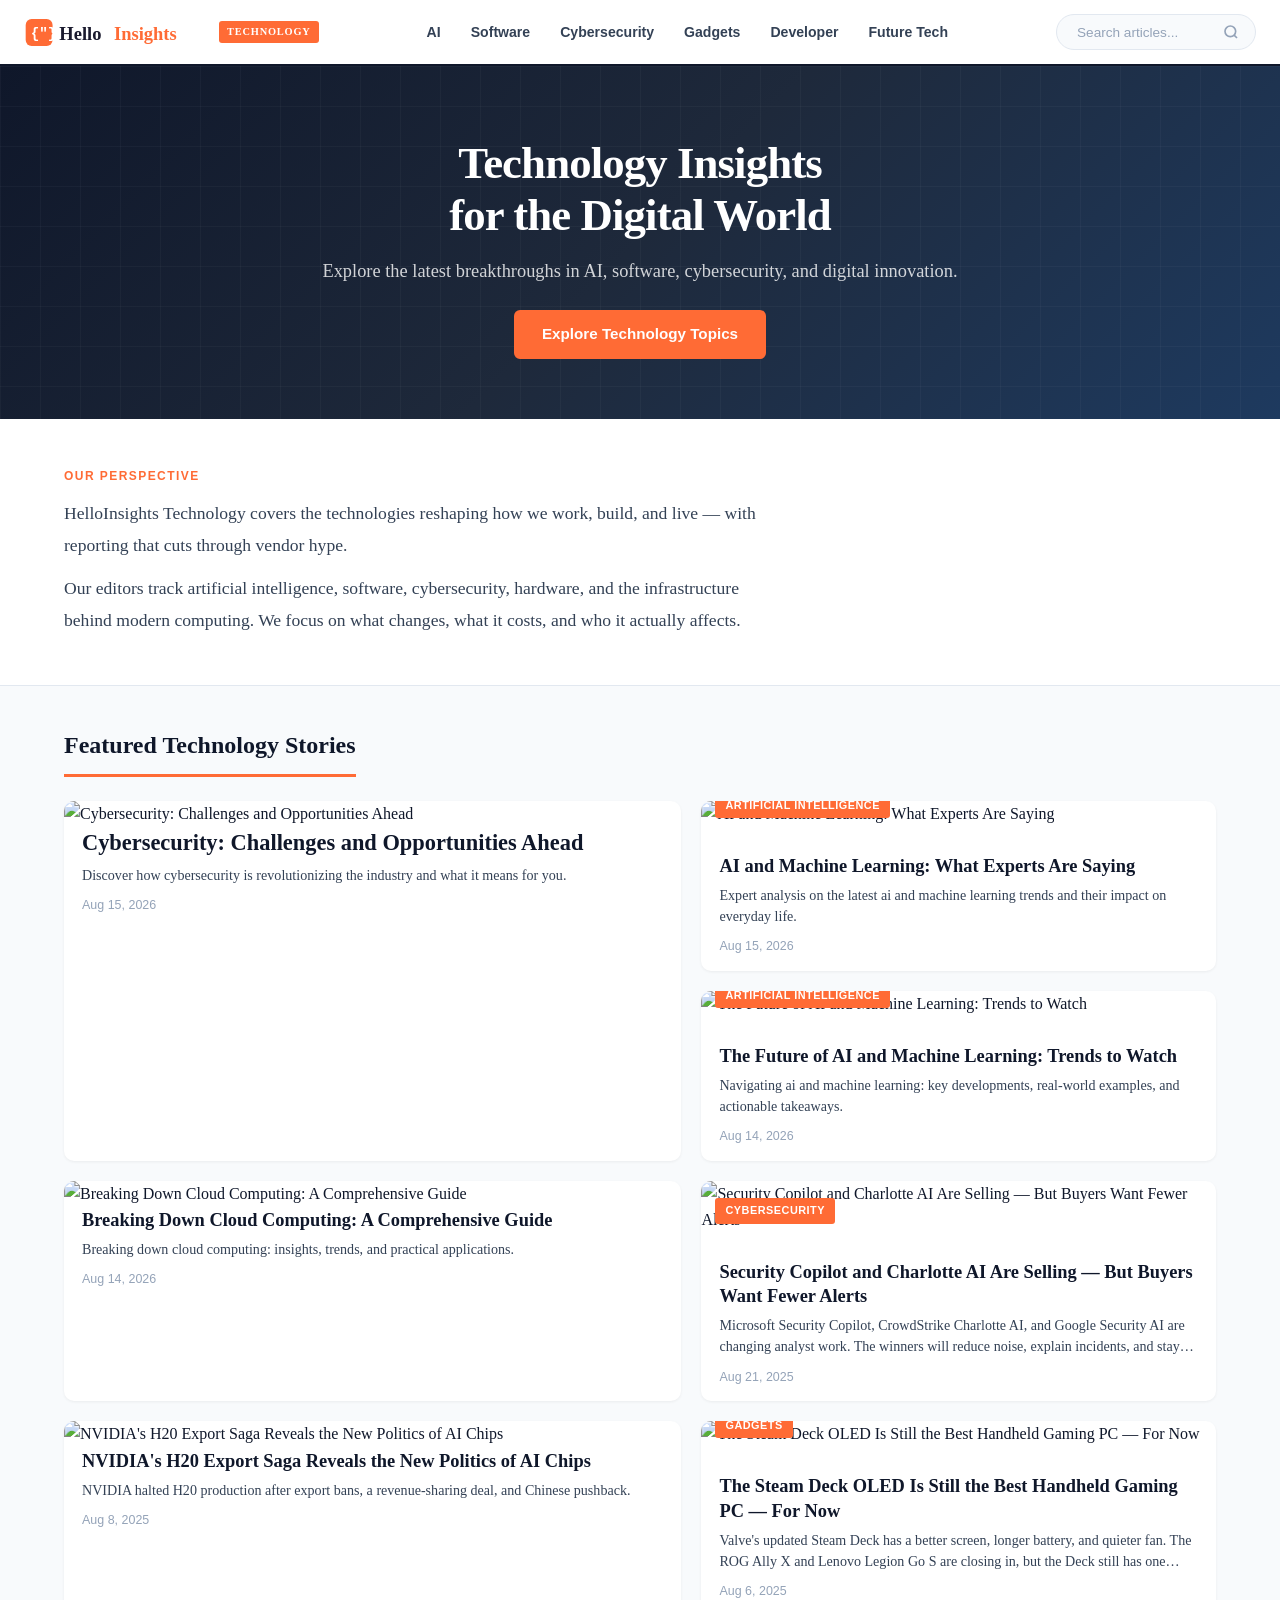
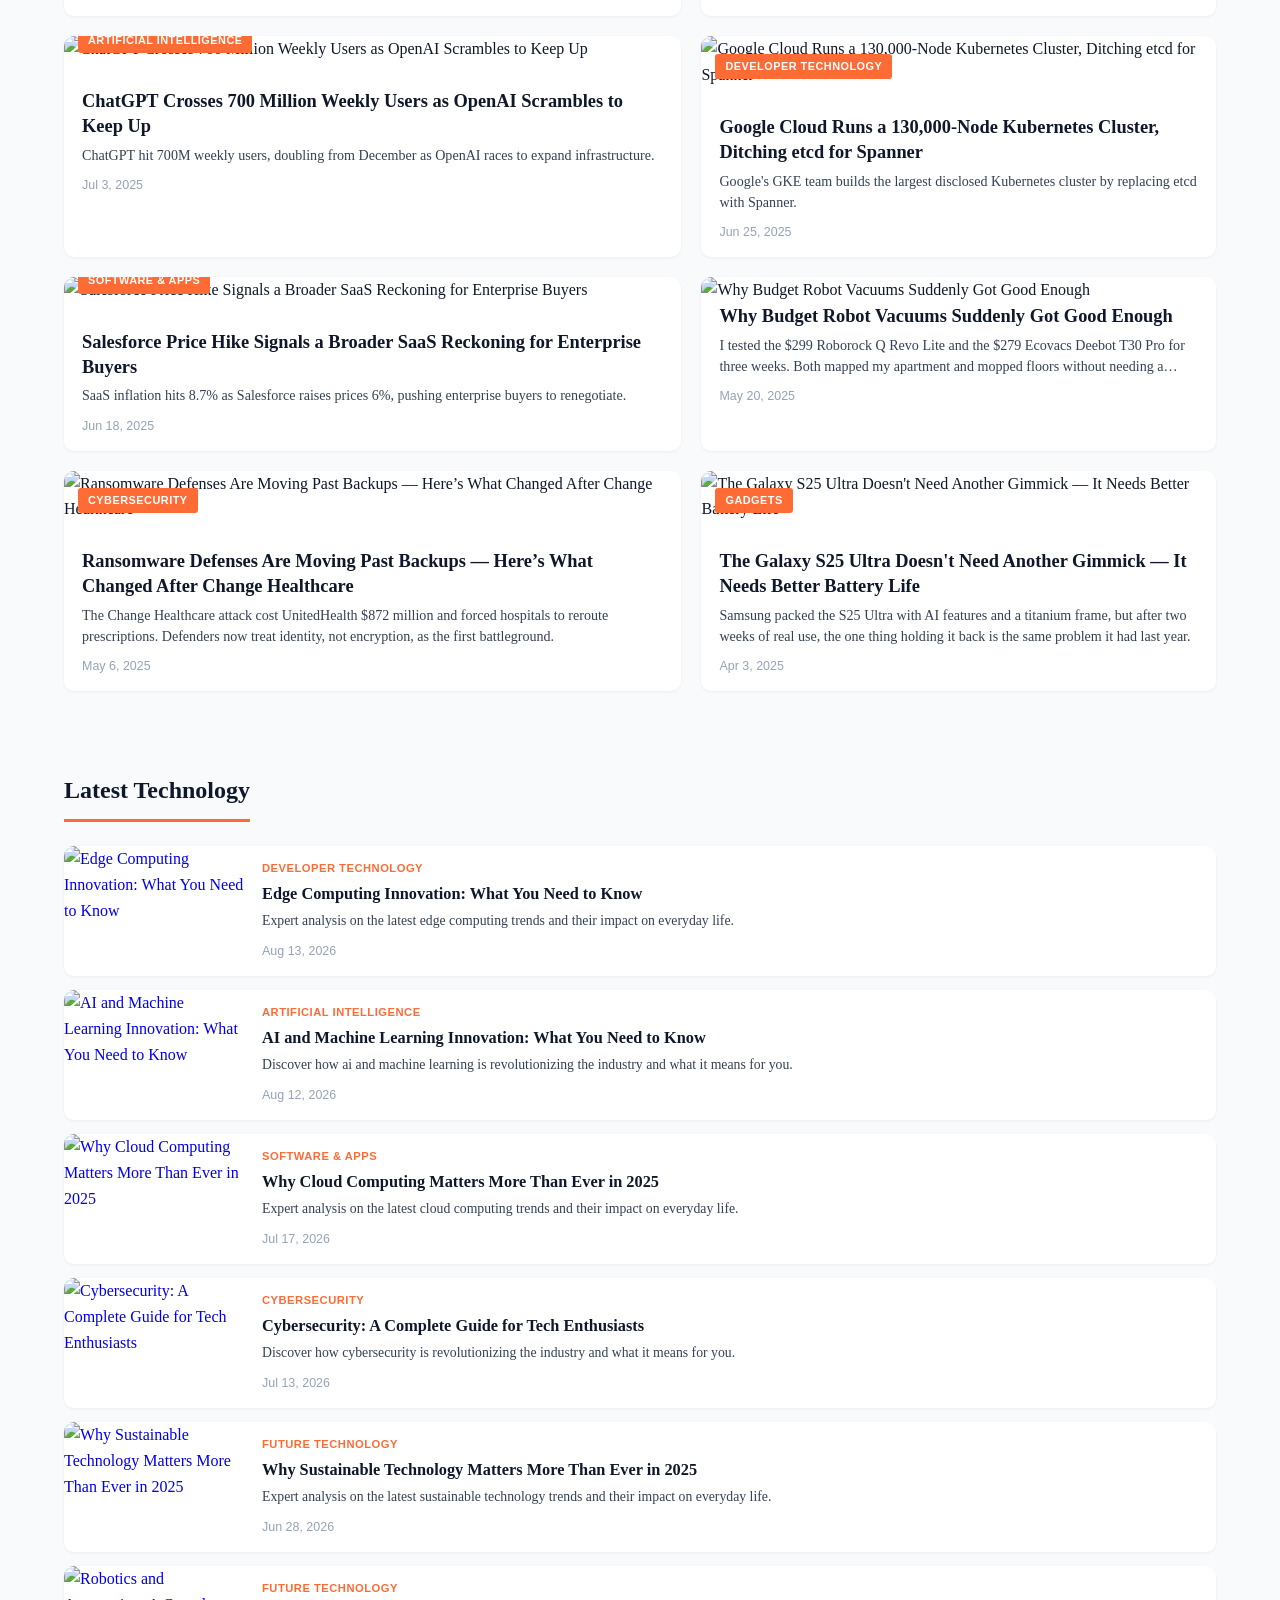
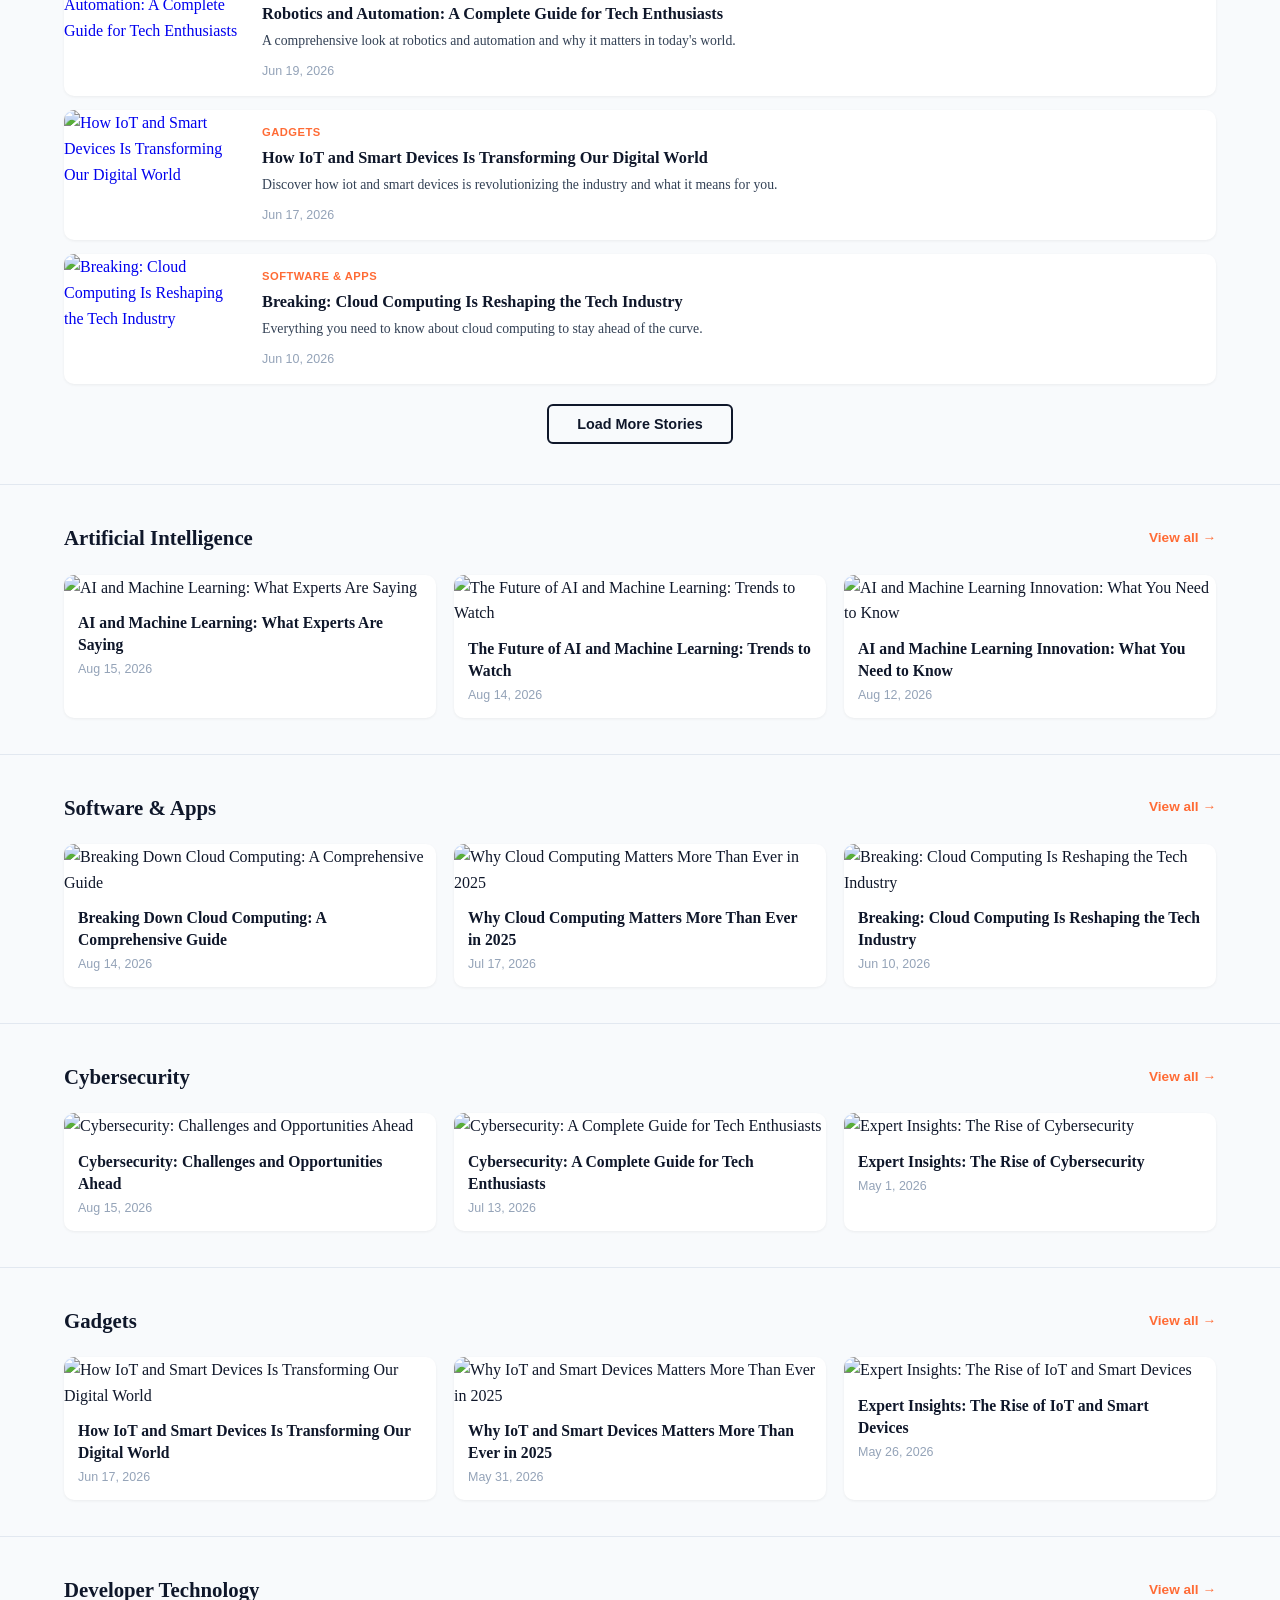
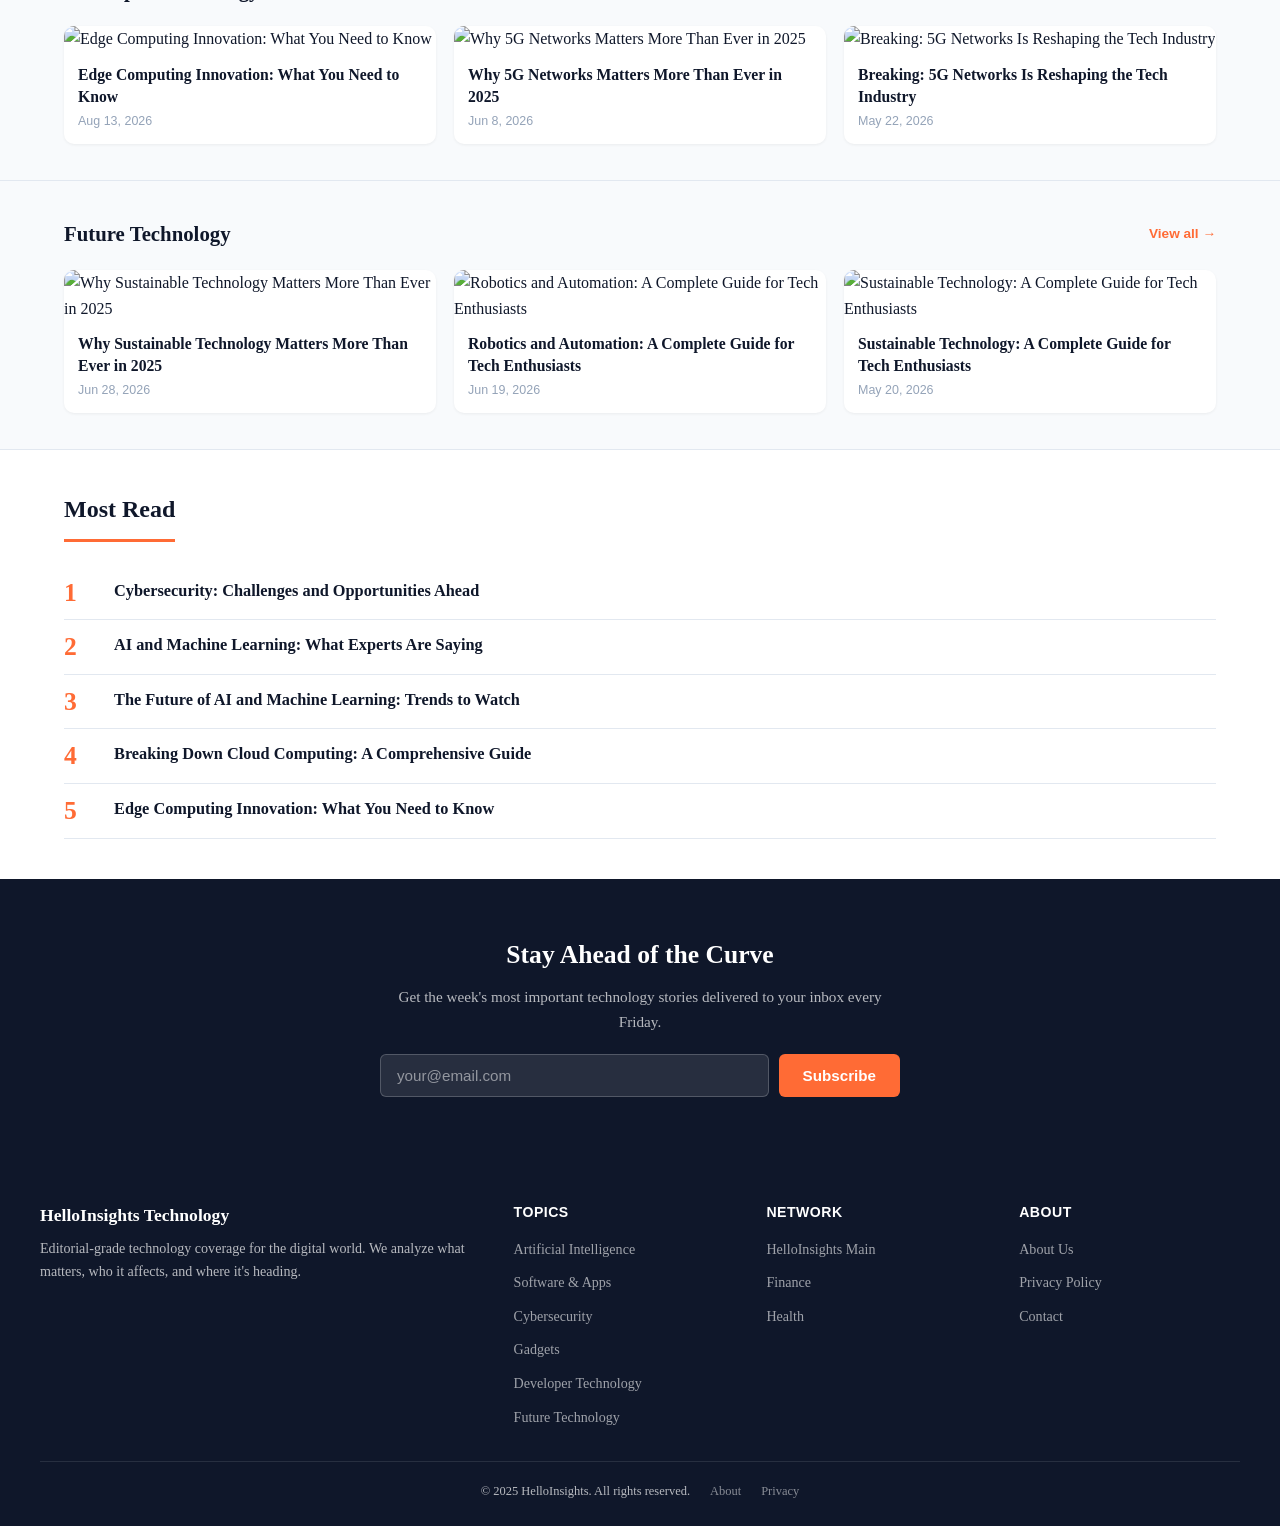
==== index.html @ 0187ab20 "Add files via upload" ====
<!DOCTYPE html>
<html lang="en">
<head>
    <meta charset="UTF-8">
    <meta name="viewport" content="width=device-width, initial-scale=1.0">
    <title>Technology Insights on AI, Software, Cybersecurity & Gadgets | HelloInsights</title>
    <meta name="description" content="Explore the latest in AI, software, cybersecurity, gadgets, developer tools and emerging technology from HelloInsights.">
    <link rel="canonical" href="https://technology.helloinsights.online/">
    <!-- Open Graph -->
    <meta property="og:type" content="website">
    <meta property="og:title" content="Technology Insights on AI, Software, Cybersecurity & Gadgets | HelloInsights">
    <meta property="og:description" content="Explore the latest in AI, software, cybersecurity, gadgets, developer tools and emerging technology from HelloInsights.">
    <meta property="og:url" content="https://technology.helloinsights.online/">
    <meta property="og:site_name" content="HelloInsights Technology">
    <meta property="og:image" content="https://images.unsplash.com/photo-1518770660439-4636190af475?w=1200&h=630&fit=crop">
    <!-- Twitter -->
    <meta name="twitter:card" content="summary_large_image">
    <meta name="twitter:title" content="Technology Insights on AI, Software, Cybersecurity & Gadgets | HelloInsights">
    <meta name="twitter:description" content="Explore the latest in AI, software, cybersecurity, gadgets, developer tools and emerging technology from HelloInsights.">
    <!-- Preconnect -->
    <link rel="preconnect" href="https://images.unsplash.com" crossorigin>
    <!-- Config -->
    <script src="site-config.js"></script>
    <!-- Styles -->
    <link rel="stylesheet" href="style.css">
    <!-- JSON-LD: WebSite -->
    <script type="application/ld+json">
    {
        "@context": "https://schema.org",
        "@type": "WebSite",
        "name": "HelloInsights Technology",
        "url": "https://technology.helloinsights.online/",
        "description": "Explore the latest in AI, software, cybersecurity, gadgets, developer tools and emerging technology.",
        "publisher": { "@type": "Organization", "name": "HelloInsights" }
    }
    </script>
</head>
<body>
    <!-- ===== HEADER ===== -->
    <header class="tech-header" id="siteHeader">
        <div class="header-inner">
            <a href="/" class="tech-logo">
                <svg viewBox="0 0 220 44" xmlns="http://www.w3.org/2000/svg" width="185" height="37">
                    <rect x="2" y="6" width="32" height="32" rx="7" fill="#ff6b35"/>
                    <text x="8" y="29" font-size="17" font-weight="900" fill="#fff" font-family="monospace">{"}"}</text>
                    <text x="42" y="31" font-size="22" font-weight="800" fill="#1a1a2e" font-family="Georgia, serif">Hello</text>
                    <text x="107" y="31" font-size="22" font-weight="800" fill="#ff6b35" font-family="Georgia, serif">Insights</text>
                </svg>
                <span class="header-badge">Technology</span>
            </a>
            <nav class="tech-nav" id="mainNav">
                <a href="index.html?cat=ai">AI</a>
                <a href="index.html?cat=software">Software</a>
                <a href="index.html?cat=cybersecurity">Cybersecurity</a>
                <a href="index.html?cat=gadgets">Gadgets</a>
                <a href="index.html?cat=developer">Developer</a>
                <a href="index.html?cat=future-tech">Future Tech</a>
            </nav>
            <div class="header-actions">
                <div class="header-search">
                    <input type="text" id="searchInput" placeholder="Search articles..." aria-label="Search articles">
                    <button id="searchBtn" aria-label="Search">
                        <svg width="16" height="16" viewBox="0 0 24 24" fill="none" stroke="currentColor" stroke-width="2.5"><circle cx="11" cy="11" r="8"/><path d="m21 21-4.35-4.35"/></svg>
                    </button>
                </div>
                <button class="menu-toggle" id="menuToggle" aria-label="Menu">
                    <span></span><span></span><span></span>
                </button>
            </div>
        </div>
    </header>

    <!-- ===== HERO ===== -->
    <section class="tech-hero">
        <div class="hero-content">
            <h1 id="heroTitle">Technology Insights<br>for the Digital World</h1>
            <p id="heroDesc">Explore the latest breakthroughs in AI, software, cybersecurity, and digital innovation.</p>
            <a href="#latest" class="hero-cta" id="heroCta">Explore Technology Topics</a>
        </div>
        <div class="hero-grid-bg"></div>
    </section>

    <!-- ===== EDITORIAL INTRO ===== -->
    <section class="editorial-intro">
        <div class="container">
            <h2 class="section-eyebrow">Our Perspective</h2>
            <div class="editorial-text" id="editorialText"></div>
        </div>
    </section>

    <!-- ===== FEATURED STORIES ===== -->
    <section class="featured-section">
        <div class="container">
            <h2 class="section-title" id="featuredTitle">Featured Technology Stories</h2>
            <div class="featured-grid" id="featuredGrid"></div>
        </div>
    </section>

    <!-- ===== AD: Banner Mid 1 ===== -->
    <div class="ad-slot" id="ad-banner-mid-1" data-ad-slot="banner-mid-1"></div>

    <!-- ===== LATEST TECHNOLOGY ===== -->
    <section class="latest-section" id="latest">
        <div class="container">
            <h2 class="section-title" id="latestTitle">Latest Technology</h2>
            <div class="latest-list" id="latestList"></div>
            <button class="load-more-btn" id="loadMoreBtn" style="display:none">Load More Stories</button>
        </div>
    </section>

    <!-- ===== AD: Banner Mid 2 ===== -->
    <div class="ad-slot" id="ad-banner-mid-2" data-ad-slot="banner-mid-2"></div>

    <!-- ===== CATEGORY SECTIONS ===== -->
    <div id="categorySections"></div>

    <!-- ===== MOST READ ===== -->
    <section class="most-read-section">
        <div class="container">
            <h2 class="section-title">Most Read</h2>
            <ol class="most-read-list" id="mostReadList"></ol>
        </div>
    </section>

    <!-- ===== NEWSLETTER ===== -->
    <section class="newsletter-section">
        <div class="container">
            <div class="newsletter-inner">
                <h2>Stay Ahead of the Curve</h2>
                <p>Get the week's most important technology stories delivered to your inbox every Friday.</p>
                <form class="newsletter-form" onsubmit="event.preventDefault(); alert('Thank you! You\'ll receive our next digest.');">
                    <input type="email" placeholder="your@email.com" required aria-label="Email address">
                    <button type="submit">Subscribe</button>
                </form>
            </div>
        </div>
    </section>

    <!-- ===== AD: Banner Bottom ===== -->
    <div class="ad-slot" id="ad-banner-bottom" data-ad-slot="banner-bottom"></div>

    <!-- ===== FOOTER ===== -->
    <footer class="tech-footer">
        <div class="footer-inner">
            <div class="footer-brand">
                <strong>HelloInsights Technology</strong>
                <p>Editorial-grade technology coverage for the digital world. We analyze what matters, who it affects, and where it's heading.</p>
            </div>
            <div class="footer-col">
                <h4>Topics</h4>
                <ul id="footerTopics"></ul>
            </div>
            <div class="footer-col">
                <h4>Network</h4>
                <ul>
                    <li><a href="https://helloinsights.online" target="_blank" rel="noopener">HelloInsights Main</a></li>
                    <li><a href="https://finance.helloinsights.online" target="_blank" rel="noopener">Finance</a></li>
                    <li><a href="https://health.helloinsights.online" target="_blank" rel="noopener">Health</a></li>
                </ul>
            </div>
            <div class="footer-col">
                <h4>About</h4>
                <ul>
                    <li><a href="about.html">About Us</a></li>
                    <li><a href="privacy.html">Privacy Policy</a></li>
                    <li><a href="about.html#contact">Contact</a></li>
                </ul>
            </div>
        </div>
        <div class="footer-bottom">
            <p>&copy; 2025 HelloInsights. All rights reserved.</p>
            <a href="about.html">About</a>
            <a href="privacy.html">Privacy</a>
        </div>
    </footer>

    <!-- Ads -->
    <script src="ads-config.js"></script>
    <script src="ads.js"></script>

    <script>
    (function() {
        'use strict';
        var allArticles = [];
        var filteredArticles = [];
        var usedIds = {};
        var latestShown = 0;
        var latestPerBatch = 8;
        var currentCat = '';

        var params = new URLSearchParams(window.location.search);
        currentCat = params.get('cat') || '';

        function markUsed(id) { usedIds[id] = true; }
        function isUsed(id) { return !!usedIds[id]; }

        if (currentCat) {
            var navLinks = document.querySelectorAll('#mainNav a');
            navLinks.forEach(function(link) {
                if (link.getAttribute('href') === 'index.html?cat=' + currentCat) {
                    link.classList.add('active');
                }
            });
        }

        var jsonFile = (typeof SITE_CONFIG !== 'undefined') ? SITE_CONFIG.jsonFile : 'technology-index.json';
        fetch(jsonFile, { cache: 'no-cache' })
            .then(function(r) { return r.json(); })
            .then(function(data) {
                allArticles = data.articles || [];
                allArticles.sort(function(a, b) { return new Date(b.date) - new Date(a.date); });

                if (currentCat) {
                    filteredArticles = allArticles.filter(function(a) { return a.subcategory === currentCat; });
                    var catInfo = null;
                    if (typeof SITE_CONFIG !== 'undefined') {
                        SITE_CONFIG.subcategories.forEach(function(sub) {
                            if (sub.id === currentCat) catInfo = sub;
                        });
                    }
                    if (catInfo) {
                        document.title = catInfo.name + ' - HelloInsights Technology';
                        var metaDesc = document.querySelector('meta[name="description"]');
                        if (metaDesc) metaDesc.setAttribute('content', catInfo.desc);
                        var heroTitle = document.getElementById('heroTitle');
                        var heroDesc = document.getElementById('heroDesc');
                        var heroCta = document.getElementById('heroCta');
                        if (heroTitle) heroTitle.textContent = catInfo.name;
                        if (heroDesc) heroDesc.textContent = catInfo.desc;
                        if (heroCta) { heroCta.textContent = 'Browse ' + catInfo.name; heroCta.href = '#latest'; }
                        var latestTitle = document.getElementById('latestTitle');
                        if (latestTitle) latestTitle.textContent = 'Latest ' + catInfo.name;
                        var featuredTitle = document.getElementById('featuredTitle');
                        if (featuredTitle) featuredTitle.textContent = 'Featured ' + catInfo.name;
                    }
                } else {
                    filteredArticles = allArticles;
                }

                renderEditorial();
                renderFeatured();
                renderLatest(true);
                if (!currentCat) {
                    renderCategorySections();
                } else {
                    var catSections = document.getElementById('categorySections');
                    if (catSections) catSections.style.display = 'none';
                }
                renderMostRead();
                renderFooterTopics();
                initSearch();
            })
            .catch(function(err) { console.error('Failed to load index:', err); });

        function renderEditorial() {
            var el = document.getElementById('editorialText');
            if (typeof SITE_CONFIG !== 'undefined') {
                el.innerHTML = SITE_CONFIG.heroIntro;
            }
        }

        function renderFeatured() {
            var grid = document.getElementById('featuredGrid');
            var featured = filteredArticles.filter(function(a) { return a.featured; });
            if (featured.length === 0) featured = filteredArticles.slice(0, 4);
            var html = '';
            featured.forEach(function(art, i) {
                markUsed(art.id);
                var imgUrl = art.image || SITE_CONFIG.fallbackImage;
                imgUrl = imgUrl.replace(/w=\d+/, 'w=800').replace(/h=\d+/, 'h=450');
                var cls = i === 0 ? 'featured-main' : 'featured-side';
                html += '<article class="featured-card ' + cls + '">' +
                    '<a href="article.html?id=' + encodeURIComponent(art.id) + '">' +
                    '<img src="' + imgUrl + '" alt="' + esc(art.title) + '" loading="lazy" decoding="async" width="640" height="360">' +
                    '<span class="featured-cat">' + esc(art.category) + '</span>' +
                    '<h3>' + esc(art.title) + '</h3>' +
                    '<p>' + esc(art.excerpt || '') + '</p>' +
                    '<time>' + fmtDate(art.date) + '</time>' +
                    '</a></article>';
            });
            grid.innerHTML = html;
        }

        function renderLatest(reset) {
            var list = document.getElementById('latestList');
            var btn = document.getElementById('loadMoreBtn');
            if (reset) { latestShown = 0; list.innerHTML = ''; }
            var remaining = filteredArticles.filter(function(a) { return !isUsed(a.id); });
            var batch = remaining.slice(latestShown, latestShown + latestPerBatch);
            if (batch.length === 0) { btn.style.display = 'none'; return; }
            var html = '';
            batch.forEach(function(art) {
                markUsed(art.id);
                latestShown++;
                var imgUrl = art.image || SITE_CONFIG.fallbackImage;
                imgUrl = imgUrl.replace(/w=\d+/, 'w=400').replace(/h=\d+/, 'h=280');
                html += '<article class="latest-card">' +
                    '<a href="article.html?id=' + encodeURIComponent(art.id) + '" class="latest-img">' +
                    '<img src="' + imgUrl + '" alt="' + esc(art.title) + '" loading="lazy" decoding="async" width="400" height="280">' +
                    '</a>' +
                    '<div class="latest-card-body">' +
                    '<span class="latest-cat">' + esc(art.category) + '</span>' +
                    '<h3><a href="article.html?id=' + encodeURIComponent(art.id) + '">' + esc(art.title) + '</a></h3>' +
                    '<p>' + esc(art.excerpt || '') + '</p>' +
                    '<time>' + fmtDate(art.date) + '</time>' +
                    '</div></article>';
            });
            list.insertAdjacentHTML('beforeend', html);
            btn.style.display = remaining.length > latestShown ? '' : 'none';
        }

        document.getElementById('loadMoreBtn').addEventListener('click', function() {
            renderLatest(false);
            var latestSection = document.getElementById('latest');
            if (latestSection) {
                latestSection.scrollIntoView({ behavior: 'smooth', block: 'start' });
            }
        });

        function renderCategorySections() {
            var container = document.getElementById('categorySections');
            var html = '';
            SITE_CONFIG.subcategories.forEach(function(sub) {
                var arts = allArticles.filter(function(a) { return a.subcategory === sub.id; }).slice(0, 3);
                if (arts.length === 0) return;
                var url = SITE_CONFIG.categoryUrlMap[sub.id] || 'index.html?cat=' + sub.id;
                html += '<section class="topic-section"><div class="container">' +
                    '<div class="topic-header"><h2>' + esc(sub.name) + '</h2><a href="' + url + '" class="view-all">View all &rarr;</a></div>' +
                    '<div class="topic-grid">';
                arts.forEach(function(art) {
                    var imgUrl = art.image || SITE_CONFIG.fallbackImage;
                    imgUrl = imgUrl.replace(/w=\d+/, 'w=480').replace(/h=\d+/, 'h=270');
                    html += '<article class="topic-card">' +
                        '<a href="article.html?id=' + encodeURIComponent(art.id) + '">' +
                        '<img src="' + imgUrl + '" alt="' + esc(art.title) + '" loading="lazy" decoding="async" width="480" height="270">' +
                        '<h3>' + esc(art.title) + '</h3>' +
                        '<time>' + fmtDate(art.date) + '</time>' +
                        '</a></article>';
                });
                html += '</div></div></section>';
            });
            container.innerHTML = html;
        }

        function renderMostRead() {
            var list = document.getElementById('mostReadList');
            var items = filteredArticles.slice(0, 5);
            var html = '';
            items.forEach(function(art, i) {
                html += '<li><a href="article.html?id=' + encodeURIComponent(art.id) + '">' +
                    '<span class="mr-text">' + esc(art.title) + '</span>' +
                    '</a></li>';
            });
            list.innerHTML = html;
        }

        function renderFooterTopics() {
            var ul = document.getElementById('footerTopics');
            var html = '';
            SITE_CONFIG.subcategories.forEach(function(sub) {
                var url = SITE_CONFIG.categoryUrlMap[sub.id] || 'index.html?cat=' + sub.id;
                html += '<li><a href="' + url + '">' + esc(sub.name) + '</a></li>';
            });
            ul.innerHTML = html;
        }

        function initSearch() {
            var input = document.getElementById('searchInput');
            var btn = document.getElementById('searchBtn');
            function doSearch() {
                var q = input.value.toLowerCase().trim();
                if (!q) return;
                var results = allArticles.filter(function(a) {
                    return a.title.toLowerCase().indexOf(q) !== -1 ||
                           (a.excerpt && a.excerpt.toLowerCase().indexOf(q) !== -1);
                });
                if (results.length > 0) {
                    window.location.href = 'article.html?id=' + encodeURIComponent(results[0].id);
                } else {
                    input.placeholder = 'No results for "' + input.value + '"';
                    input.value = '';
                }
            }
            btn.addEventListener('click', doSearch);
            input.addEventListener('keyup', function(e) {
                if (e.key === 'Enter') doSearch();
            });
        }

        document.getElementById('menuToggle').addEventListener('click', function() {
            document.getElementById('mainNav').classList.toggle('nav-open');
        });

        function fmtDate(d) { try { return new Date(d).toLocaleDateString('en-US', {year:'numeric',month:'short',day:'numeric'}); } catch(e) { return d; } }
        function esc(s) { if (!s) return ''; var d = document.createElement('div'); d.appendChild(document.createTextNode(s)); return d.innerHTML; }
    })();
    </script>
</body>
</html>
---- style.css ----
/* ========================================
   HelloInsights Technology - Global Styles
   v2: Editorial redesign, responsive header
   ======================================== */
* { margin: 0; padding: 0; box-sizing: border-box; }
:root {
    --accent: #ff6b35;
    --accent-hover: #e85a2a;
    --tech-blue: #2563eb;
    --tech-blue-light: #3b82f6;
    --bg-dark: #0f172a;
    --bg-darker: #020617;
    --bg-card: #ffffff;
    --bg-page: #f8fafc;
    --text-primary: #0f172a;
    --text-secondary: #334155;
    --text-muted: #94a3b8;
    --border: #e2e8f0;
    --shadow-sm: 0 1px 3px rgba(0,0,0,0.06);
    --shadow-md: 0 4px 12px rgba(0,0,0,0.08);
    --shadow-lg: 0 8px 24px rgba(0,0,0,0.12);
    --radius: 10px;
    --radius-lg: 16px;
    --transition: all 0.25s ease;
    --content-width: 720px;
    --header-height: 64px;
}
html { font-size: 16px; scroll-behavior: smooth; }
body {
    font-family: 'Georgia', 'Times New Roman', -apple-system, BlinkMacSystemFont, 'Segoe UI', Roboto, sans-serif;
    line-height: 1.6; color: var(--text-primary); background: var(--bg-page);
    min-height: 100vh;
}
.container { max-width: 1200px; margin: 0 auto; padding: 0 24px; }

/* ========== Header ========== */
.tech-header {
    background: var(--bg-card);
    border-bottom: 2px solid var(--bg-dark);
    position: sticky; top: 0; z-index: 1000;
}
.header-inner {
    max-width: 1280px; margin: 0 auto; padding: 0 24px;
    height: var(--header-height);
    display: flex; align-items: center; justify-content: space-between; gap: 20px;
}
.tech-logo {
    display: flex; align-items: center; gap: 10px;
    text-decoration: none; flex-shrink: 0;
}
.tech-logo svg { display: block; }
.header-badge {
    background: var(--accent);
    color: #fff; font-size: 0.65rem; font-weight: 800;
    padding: 3px 8px; border-radius: 3px;
    text-transform: uppercase; letter-spacing: 0.8px;
    white-space: nowrap;
}
.tech-nav {
    display: flex; gap: 2px; list-style: none;
    flex: 1; justify-content: center;
}
.tech-nav a {
    text-decoration: none; color: var(--text-secondary);
    padding: 8px 14px; border-radius: 4px;
    font-size: 0.88rem; font-weight: 600; font-family: -apple-system, sans-serif;
    transition: var(--transition); white-space: nowrap;
}
.tech-nav a:hover, .tech-nav a.active {
    color: var(--accent);
}
.header-actions {
    display: flex; align-items: center; gap: 8px; flex-shrink: 0;
}

/* Inline search */
.header-search {
    display: flex; align-items: center;
    background: var(--bg-page); border: 1px solid var(--border);
    border-radius: 20px; padding: 0 12px; height: 36px;
    transition: var(--transition); width: 200px;
}
.header-search:focus-within {
    border-color: var(--accent); background: #fff;
    box-shadow: 0 0 0 3px rgba(255,107,53,0.1);
}
.header-search input {
    border: none; background: none; outline: none;
    font-size: 0.85rem; color: var(--text-primary);
    width: 100%; padding: 0 8px; font-family: -apple-system, sans-serif;
}
.header-search input::placeholder { color: var(--text-muted); }
.header-search button {
    background: none; border: none; cursor: pointer;
    color: var(--text-muted); padding: 4px; display: flex;
}
.header-search button:hover { color: var(--accent); }

.menu-toggle {
    display: none; flex-direction: column; gap: 4px;
    background: none; border: none; cursor: pointer; padding: 8px;
}
.menu-toggle span { width: 22px; height: 2px; background: var(--text-primary); border-radius: 2px; transition: var(--transition); }

/* ========== Hero ========== */
.tech-hero {
    background: linear-gradient(135deg, var(--bg-dark) 0%, #1e293b 50%, #1e3a5f 100%);
    color: #fff; padding: 72px 24px 60px; text-align: center;
    position: relative; overflow: hidden;
    min-height: 320px; display: flex; align-items: center; justify-content: center;
}
.hero-content { position: relative; z-index: 2; max-width: 720px; }
.hero-content h1 {
    font-size: 2.8rem; font-weight: 900; line-height: 1.15;
    margin-bottom: 16px; letter-spacing: -0.02em;
    font-family: Georgia, serif;
}
.hero-content p {
    font-size: 1.15rem; color: rgba(255,255,255,0.8);
    margin-bottom: 24px; line-height: 1.6; font-family: Georgia, serif;
}
.hero-cta {
    display: inline-block; background: var(--accent); color: #fff;
    padding: 12px 28px; border-radius: 6px; text-decoration: none;
    font-weight: 700; font-size: 0.95rem; transition: var(--transition);
    font-family: -apple-system, sans-serif;
}
.hero-cta:hover { background: var(--accent-hover); transform: translateY(-2px); box-shadow: 0 6px 20px rgba(255,107,53,0.3); }
.hero-grid-bg {
    position: absolute; inset: 0; z-index: 1;
    background-image:
        linear-gradient(rgba(255,255,255,0.03) 1px, transparent 1px),
        linear-gradient(90deg, rgba(255,255,255,0.03) 1px, transparent 1px);
    background-size: 40px 40px;
}

/* ========== Editorial Intro ========== */
.editorial-intro {
    padding: 48px 0 36px; background: var(--bg-card);
    border-bottom: 1px solid var(--border);
}
.section-eyebrow {
    font-size: 0.75rem; font-weight: 800; text-transform: uppercase;
    letter-spacing: 0.12em; color: var(--accent); margin-bottom: 12px;
    font-family: -apple-system, sans-serif;
}
.editorial-text { max-width: var(--content-width); font-size: 1.1rem; color: var(--text-secondary); line-height: 1.8; font-family: Georgia, serif; }
.editorial-text p { margin-bottom: 12px; }
.editorial-text strong { color: var(--text-primary); }

/* ========== Section Title ========== */
.section-title {
    font-size: 1.5rem; font-weight: 800; color: var(--text-primary);
    margin-bottom: 24px; padding-bottom: 10px;
    border-bottom: 3px solid var(--accent);
    display: inline-block; font-family: Georgia, serif;
}

/* ========== Featured Grid ========== */
.featured-section { padding: 40px 0; }
.featured-grid {
    display: grid; grid-template-columns: 1.2fr 1fr; gap: 20px;
}
.featured-card {
    background: var(--bg-card); border-radius: var(--radius);
    overflow: hidden; box-shadow: var(--shadow-sm);
    transition: var(--transition);
}
.featured-card:hover { box-shadow: var(--shadow-lg); transform: translateY(-3px); }
.featured-card a { text-decoration: none; color: inherit; display: block; }
.featured-card img {
    width: 100%; aspect-ratio: 16/9; object-fit: cover;
}
.featured-main { grid-row: span 2; }
.featured-main img { height: 100%; max-height: 460px; }
.featured-side img { max-height: 180px; }
.featured-cat {
    display: inline-block; background: var(--accent); color: #fff;
    padding: 4px 10px; border-radius: 3px; font-size: 0.68rem; font-weight: 800;
    text-transform: uppercase; letter-spacing: 0.5px;
    position: relative; top: -36px; left: 14px;
    font-family: -apple-system, sans-serif;
}
.featured-card h3 {
    font-size: 1.15rem; font-weight: 700; line-height: 1.35;
    padding: 0 18px; margin-bottom: 6px; color: var(--text-primary);
    font-family: Georgia, serif;
}
.featured-main h3 { font-size: 1.4rem; }
.featured-card p {
    font-size: 0.88rem; color: var(--text-secondary); line-height: 1.5;
    padding: 0 18px; margin-bottom: 10px;
    display: -webkit-box; -webkit-line-clamp: 2; -webkit-box-orient: vertical; overflow: hidden;
    font-family: Georgia, serif;
}
.featured-card time {
    display: block; padding: 0 18px 14px;
    font-size: 0.78rem; color: var(--text-muted);
    font-family: -apple-system, sans-serif;
}

/* ========== Latest Section ========== */
.latest-section { padding: 40px 0; }
.latest-list { display: flex; flex-direction: column; gap: 14px; }
.latest-card {
    display: flex; gap: 18px; background: var(--bg-card);
    border-radius: var(--radius); overflow: hidden;
    box-shadow: var(--shadow-sm); transition: var(--transition);
}
.latest-card:hover { box-shadow: var(--shadow-md); transform: translateX(3px); }
.latest-card a.latest-img {
    flex-shrink: 0; width: 180px; text-decoration: none;
}
.latest-card img {
    width: 100%; height: 100%; min-height: 130px; object-fit: cover;
}
.latest-card-body { padding: 14px 18px 14px 0; flex: 1; }
.latest-card-body .latest-cat {
    font-size: 0.7rem; font-weight: 800; color: var(--accent);
    text-transform: uppercase; letter-spacing: 0.5px; margin-bottom: 5px; display: block;
    font-family: -apple-system, sans-serif;
}
.latest-card-body h3 { font-size: 1.02rem; font-weight: 700; line-height: 1.4; margin-bottom: 5px; font-family: Georgia, serif; }
.latest-card-body h3 a { text-decoration: none; color: var(--text-primary); transition: var(--transition); }
.latest-card-body h3 a:hover { color: var(--accent); }
.latest-card-body p {
    font-size: 0.86rem; color: var(--text-secondary); line-height: 1.5;
    display: -webkit-box; -webkit-line-clamp: 2; -webkit-box-orient: vertical; overflow: hidden;
    margin-bottom: 5px; font-family: Georgia, serif;
}
.latest-card-body time { font-size: 0.78rem; color: var(--text-muted); font-family: -apple-system, sans-serif; }
.load-more-btn {
    display: block; margin: 20px auto 0; padding: 10px 28px;
    background: transparent; border: 2px solid var(--text-primary);
    color: var(--text-primary); border-radius: 6px; cursor: pointer;
    font-weight: 700; font-size: 0.9rem; transition: var(--transition);
    font-family: -apple-system, sans-serif;
}
.load-more-btn:hover { background: var(--text-primary); color: #fff; }

/* ========== Topic Sections ========== */
.topic-section { padding: 36px 0; border-top: 1px solid var(--border); }
.topic-header { display: flex; align-items: center; justify-content: space-between; margin-bottom: 20px; }
.topic-header h2 { font-size: 1.3rem; font-weight: 800; color: var(--text-primary); font-family: Georgia, serif; }
.topic-header .view-all {
    color: var(--accent); text-decoration: none; font-weight: 700; font-size: 0.85rem;
    font-family: -apple-system, sans-serif;
}
.topic-header .view-all:hover { text-decoration: underline; }
.topic-grid {
    display: grid; grid-template-columns: repeat(3, 1fr); gap: 18px;
}
.topic-card {
    background: var(--bg-card); border-radius: var(--radius);
    overflow: hidden; box-shadow: var(--shadow-sm); transition: var(--transition);
}
.topic-card:hover { box-shadow: var(--shadow-md); transform: translateY(-2px); }
.topic-card a { text-decoration: none; color: inherit; }
.topic-card img {
    width: 100%; aspect-ratio: 16/9; object-fit: cover;
}
.topic-card h3 {
    font-size: 0.98rem; font-weight: 700; line-height: 1.4; padding: 12px 14px 4px;
    color: var(--text-primary); font-family: Georgia, serif;
}
.topic-card time { display: block; padding: 0 14px 12px; font-size: 0.78rem; color: var(--text-muted); font-family: -apple-system, sans-serif; }

/* ========== Most Read ========== */
.most-read-section { padding: 40px 0; background: var(--bg-card); border-top: 1px solid var(--border); }
.most-read-list { list-style: none; counter-reset: mr; }
.most-read-list li {
    counter-increment: mr; padding: 14px 0;
    border-bottom: 1px solid var(--border);
}
.most-read-list li a {
    display: flex; align-items: flex-start; gap: 14px;
    text-decoration: none; color: var(--text-primary); transition: var(--transition);
}
.most-read-list li a:hover { color: var(--accent); }
.most-read-list li a::before {
    content: counter(mr); font-size: 1.6rem; font-weight: 900;
    color: var(--accent); min-width: 36px; line-height: 1;
    font-family: Georgia, serif;
}
.mr-text { font-size: 1.02rem; font-weight: 600; line-height: 1.4; font-family: Georgia, serif; }

/* ========== Newsletter ========== */
.newsletter-section { padding: 56px 0; background: var(--bg-dark); }
.newsletter-inner { text-align: center; max-width: 520px; margin: 0 auto; }
.newsletter-inner h2 { color: #fff; font-size: 1.6rem; margin-bottom: 10px; font-family: Georgia, serif; }
.newsletter-inner p { color: rgba(255,255,255,0.7); margin-bottom: 20px; font-size: 0.95rem; }
.newsletter-form { display: flex; gap: 10px; }
.newsletter-form input {
    flex: 1; padding: 12px 16px; border-radius: 6px; border: 1px solid rgba(255,255,255,0.2);
    background: rgba(255,255,255,0.1); color: #fff; font-size: 0.95rem; outline: none;
}
.newsletter-form input::placeholder { color: rgba(255,255,255,0.5); }
.newsletter-form input:focus { border-color: var(--accent); }
.newsletter-form button {
    padding: 12px 24px; border-radius: 6px; border: none;
    background: var(--accent); color: #fff; font-weight: 700;
    font-size: 0.95rem; cursor: pointer; transition: var(--transition);
}
.newsletter-form button:hover { background: var(--accent-hover); }

/* ========== Ad Slots ========== */
.ad-slot { margin: 16px auto; text-align: center; min-height: 0; overflow: hidden; transition: all 0.3s ease; }
.ad-slot.has-ad { min-height: 250px; }
.ad-slot.ad-hidden { display: none !important; }

/* ========== Article Page ========== */
.tech-article { background: #fff; }

/* Hero image — constrained width, not full bleed */
.article-hero-wrap {
    max-width: 800px; margin: 0 auto; padding: 32px 24px 0;
}
.article-hero-wrap img {
    width: 100%; max-height: 420px; object-fit: cover;
    border-radius: var(--radius); display: block;
}

.article-content-wrap { max-width: var(--content-width); margin: 0 auto; padding: 28px 24px 56px; }

.article-meta-top { display: flex; align-items: center; gap: 14px; margin-bottom: 14px; }
.article-cat-link {
    background: var(--accent); color: #fff; padding: 4px 12px;
    border-radius: 3px; font-size: 0.72rem; font-weight: 800;
    text-transform: uppercase; text-decoration: none; letter-spacing: 0.5px;
    font-family: -apple-system, sans-serif;
}
.article-meta-top time { font-size: 0.85rem; color: var(--text-muted); font-family: -apple-system, sans-serif; }

.article-h1 {
    font-size: 2rem; font-weight: 900; line-height: 1.25;
    margin-bottom: 14px; color: var(--text-primary);
    font-family: Georgia, 'Times New Roman', serif;
    letter-spacing: -0.01em;
}
.article-lead {
    font-size: 1.15rem; color: var(--text-secondary); line-height: 1.7;
    margin-bottom: 28px; font-family: Georgia, serif;
    border-left: 3px solid var(--accent); padding-left: 16px;
}

/* Editorial note */
.editor-note {
    background: #fef9f5; border: 1px solid #fde0c8; border-radius: var(--radius);
    padding: 16px 20px; margin: 0 0 28px; font-size: 0.95rem;
    line-height: 1.7; color: var(--text-secondary); font-family: Georgia, serif;
}
.editor-note .ed-label {
    display: block; font-size: 0.7rem; font-weight: 800; text-transform: uppercase;
    letter-spacing: 0.8px; color: var(--accent); margin-bottom: 6px;
    font-family: -apple-system, sans-serif;
}

/* Article body — editorial typography */
.article-body {
    font-size: 1.12rem; line-height: 1.8; color: var(--text-secondary);
    font-family: Georgia, 'Times New Roman', serif;
}
.article-body h2 {
    font-size: 1.5rem; color: var(--text-primary); margin: 2.2rem 0 0.9rem;
    font-weight: 800; line-height: 1.3; font-family: Georgia, serif;
    border-bottom: 1px solid var(--border); padding-bottom: 8px;
}
.article-body h3 {
    font-size: 1.22rem; color: var(--text-primary); margin: 1.6rem 0 0.7rem;
    font-weight: 700; font-family: Georgia, serif;
}
.article-body p {
    margin-bottom: 1.3rem;
}
.article-body ul, .article-body ol { margin: 1.2rem 0; padding-left: 1.6rem; }
.article-body li { margin-bottom: 0.6rem; }
.article-body strong { color: var(--text-primary); }
.article-body a { color: var(--tech-blue); text-decoration: underline; text-underline-offset: 2px; }
.article-body a:hover { color: var(--accent); }
.article-body blockquote {
    border-left: 4px solid var(--accent); padding: 8px 0 8px 1.2rem;
    margin: 1.8rem 0; font-style: italic; color: var(--text-secondary);
    font-size: 1.15rem; line-height: 1.7; background: #fafafa;
}
.article-body blockquote p { margin-bottom: 0; }

/* Inline article images — moderate size, centered, with caption feel */
.article-body img {
    max-width: 100%; height: auto; border-radius: 8px;
    margin: 1.8rem auto; display: block;
    box-shadow: var(--shadow-sm);
}
.article-body figure { margin: 1.8rem 0; text-align: center; }
.article-body figure img { margin: 0 auto 8px; }
.article-body figcaption {
    font-size: 0.82rem; color: var(--text-muted); font-style: italic;
    font-family: -apple-system, sans-serif;
}
.article-body code {
    background: #f1f5f9; padding: 2px 6px; border-radius: 4px;
    font-size: 0.9em; font-family: 'SF Mono', Monaco, monospace;
}
.article-body pre {
    background: var(--bg-dark); color: #e2e8f0; padding: 16px 20px;
    border-radius: 8px; overflow-x: auto; margin: 1.5rem 0;
    font-size: 0.88rem; line-height: 1.6;
}
.article-body pre code { background: none; padding: 0; color: inherit; }

/* Share */
.share-section { margin-top: 36px; padding-top: 20px; border-top: 1px solid var(--border); }
.share-section h4 { margin-bottom: 10px; font-size: 0.95rem; font-family: -apple-system, sans-serif; }
.share-buttons { display: flex; gap: 8px; }
.share-btn {
    padding: 8px 16px; border-radius: 6px; text-decoration: none;
    font-size: 0.82rem; font-weight: 700; transition: var(--transition);
    font-family: -apple-system, sans-serif;
}
.share-btn.twitter { background: #1da1f2; color: #fff; }
.share-btn.facebook { background: #4267b2; color: #fff; }
.share-btn.linkedin { background: #0077b5; color: #fff; }
.share-btn:hover { opacity: 0.9; transform: translateY(-2px); }

/* Related */
.related-section { margin-top: 40px; }
.related-section h2 { font-size: 1.3rem; font-weight: 800; margin-bottom: 18px; font-family: Georgia, serif; }
.related-grid { display: grid; grid-template-columns: repeat(3, 1fr); gap: 16px; }
.related-card {
    background: var(--bg-page); border-radius: var(--radius);
    overflow: hidden; transition: var(--transition);
}
.related-card:hover { transform: translateY(-2px); box-shadow: var(--shadow-md); }
.related-card a { text-decoration: none; color: inherit; }
.related-card img { width: 100%; aspect-ratio: 16/9; object-fit: cover; }
.related-card h3 { padding: 10px 12px 4px; font-size: 0.92rem; font-weight: 700; line-height: 1.4; color: var(--text-primary); font-family: Georgia, serif; }
.related-card time { display: block; padding: 0 12px 10px; font-size: 0.76rem; color: var(--text-muted); font-family: -apple-system, sans-serif; }

/* Explore Topics */
.explore-topics-section { margin-top: 40px; }
.explore-topics-section h2 { font-size: 1.3rem; font-weight: 800; margin-bottom: 14px; font-family: Georgia, serif; }
.topics-pills { display: flex; flex-wrap: wrap; gap: 8px; }
.topic-pill {
    padding: 8px 18px; background: var(--bg-page); border-radius: 20px;
    text-decoration: none; font-size: 0.85rem; font-weight: 600;
    color: var(--text-secondary); transition: var(--transition);
    border: 1px solid var(--border); font-family: -apple-system, sans-serif;
}
.topic-pill:hover, .topic-pill.current { background: var(--accent); color: #fff; border-color: var(--accent); }

/* Back home */
.back-home { margin-top: 36px; padding-top: 20px; border-top: 1px solid var(--border); }
.back-home a { color: var(--accent); text-decoration: none; font-weight: 700; font-size: 0.95rem; font-family: -apple-system, sans-serif; }
.back-home a:hover { text-decoration: underline; }

/* ========== Footer ========== */
.tech-footer { background: var(--bg-dark); color: rgba(255,255,255,0.7); padding: 48px 24px 24px; }
.footer-inner { max-width: 1200px; margin: 0 auto; display: grid; grid-template-columns: 2fr 1fr 1fr 1fr; gap: 32px; }
.footer-brand strong { color: #fff; font-size: 1.1rem; display: block; margin-bottom: 8px; font-family: Georgia, serif; }
.footer-brand p { font-size: 0.88rem; line-height: 1.6; }
.footer-col h4 { color: #fff; font-size: 0.88rem; margin-bottom: 12px; font-family: -apple-system, sans-serif; text-transform: uppercase; letter-spacing: 0.5px; }
.footer-col ul { list-style: none; }
.footer-col ul li { margin-bottom: 8px; }
.footer-col ul li a { color: rgba(255,255,255,0.6); text-decoration: none; font-size: 0.88rem; transition: var(--transition); }
.footer-col ul li a:hover { color: var(--accent); }
.footer-bottom { max-width: 1200px; margin: 24px auto 0; padding-top: 20px; border-top: 1px solid rgba(255,255,255,0.1); text-align: center; font-size: 0.78rem; display: flex; justify-content: center; gap: 20px; flex-wrap: wrap; }
.footer-bottom a { color: rgba(255,255,255,0.5); text-decoration: none; }
.footer-bottom a:hover { color: var(--accent); }

/* ========== Static Pages (About/Privacy) ========== */
.static-page { background: #fff; }
.static-page .article-content-wrap { padding-top: 40px; }
.static-page h1 { font-size: 2rem; font-weight: 900; margin-bottom: 24px; font-family: Georgia, serif; }
.static-page h2 { font-size: 1.4rem; font-weight: 800; margin: 2rem 0 0.8rem; font-family: Georgia, serif; }
.static-page p { font-size: 1.05rem; line-height: 1.8; margin-bottom: 1rem; font-family: Georgia, serif; color: var(--text-secondary); }

/* ========== Loading ========== */
.loading { display: flex; justify-content: center; padding: 60px; color: var(--text-muted); }

/* ========== Responsive ========== */
@media (max-width: 1024px) {
    .featured-grid { grid-template-columns: 1fr 1fr; }
    .featured-main { grid-row: auto; }
    .topic-grid { grid-template-columns: repeat(2, 1fr); }
    .related-grid { grid-template-columns: repeat(2, 1fr); }
    .footer-inner { grid-template-columns: 1fr 1fr; }
    .header-search { width: 160px; }
}
@media (max-width: 768px) {
    :root { --header-height: 56px; }
    .header-inner { padding: 0 16px; gap: 10px; }
    .tech-logo svg { width: 130px; height: 26px; }
    .header-badge { font-size: 0.6rem; padding: 2px 6px; }

    .tech-nav {
        display: none; width: 100%; flex-direction: column;
        padding: 8px 16px; background: var(--bg-card);
        border-top: 1px solid var(--border); position: absolute;
        top: var(--header-height); left: 0; right: 0; z-index: 999;
    }
    .tech-nav.nav-open { display: flex; }
    .tech-nav a { padding: 12px 0; border-bottom: 1px solid var(--border); font-size: 0.95rem; }
    .menu-toggle { display: flex; }

    .header-search { width: 140px; height: 34px; }
    .header-search input { font-size: 0.82rem; }

    .tech-hero { min-height: 260px; padding: 48px 20px 40px; }
    .hero-content h1 { font-size: 1.9rem; }
    .hero-content p { font-size: 1rem; }

    .featured-grid { grid-template-columns: 1fr; }
    .featured-main img { max-height: 280px; }
    .topic-grid { grid-template-columns: 1fr; }
    .related-grid { grid-template-columns: 1fr; }
    .latest-card { flex-direction: column; }
    .latest-card a.latest-img { width: 100%; height: 160px; }
    .latest-card-body { padding: 12px 14px; }

    .newsletter-form { flex-direction: column; }
    .footer-inner { grid-template-columns: 1fr; text-align: center; gap: 24px; }

    .article-hero-wrap { padding: 20px 16px 0; }
    .article-hero-wrap img { max-height: 260px; border-radius: 6px; }
    .article-content-wrap { padding: 20px 16px 40px; }
    .article-h1 { font-size: 1.55rem; }
    .article-lead { font-size: 1.05rem; }
    .article-body { font-size: 1rem; }

    .section-title { font-size: 1.25rem; }
}
@media (max-width: 480px) {
    .hero-content h1 { font-size: 1.6rem; }
    .featured-main h3 { font-size: 1.1rem; }
    .header-search { width: 110px; }
    .header-search input { font-size: 0.78rem; }
    .share-buttons { flex-direction: column; }
    .share-btn { text-align: center; }
}

/* ========== Print ========== */
@media print {
    .tech-header, .tech-footer, .newsletter-section, .share-section, .cat-pagination, [data-ad-slot], .header-search, .menu-toggle { display: none; }
    body { background: white; font-size: 12pt; }
    .container { max-width: 100%; padding: 0; }
    .article-hero-wrap { max-width: 100%; padding: 0; }
}
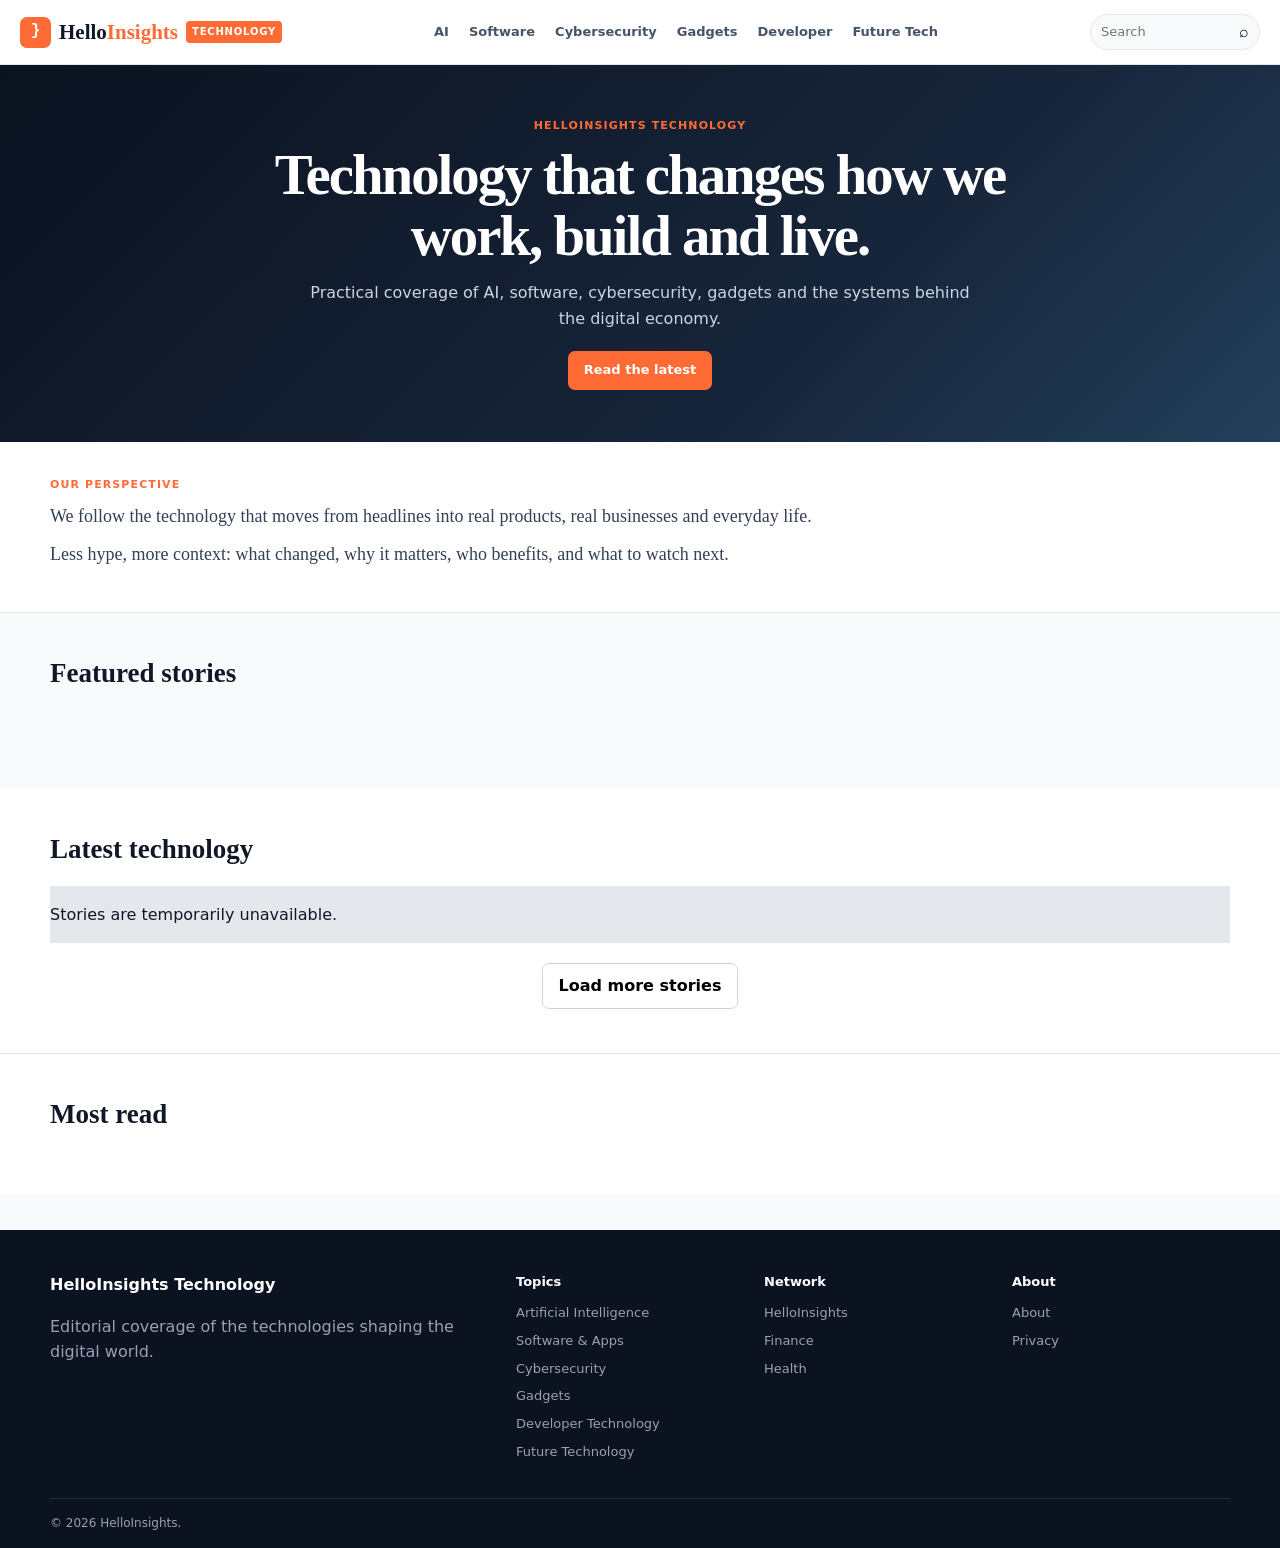
==== commit 7433a559: "Add files via upload" ====
--- a/index.html
+++ b/index.html
@@ -1,399 +1,19 @@
-<!DOCTYPE html>
-<html lang="en">
-<head>
-    <meta charset="UTF-8">
-    <meta name="viewport" content="width=device-width, initial-scale=1.0">
-    <title>Technology Insights on AI, Software, Cybersecurity & Gadgets | HelloInsights</title>
-    <meta name="description" content="Explore the latest in AI, software, cybersecurity, gadgets, developer tools and emerging technology from HelloInsights.">
-    <link rel="canonical" href="https://technology.helloinsights.online/">
-    <!-- Open Graph -->
-    <meta property="og:type" content="website">
-    <meta property="og:title" content="Technology Insights on AI, Software, Cybersecurity & Gadgets | HelloInsights">
-    <meta property="og:description" content="Explore the latest in AI, software, cybersecurity, gadgets, developer tools and emerging technology from HelloInsights.">
-    <meta property="og:url" content="https://technology.helloinsights.online/">
-    <meta property="og:site_name" content="HelloInsights Technology">
-    <meta property="og:image" content="https://images.unsplash.com/photo-1518770660439-4636190af475?w=1200&h=630&fit=crop">
-    <!-- Twitter -->
-    <meta name="twitter:card" content="summary_large_image">
-    <meta name="twitter:title" content="Technology Insights on AI, Software, Cybersecurity & Gadgets | HelloInsights">
-    <meta name="twitter:description" content="Explore the latest in AI, software, cybersecurity, gadgets, developer tools and emerging technology from HelloInsights.">
-    <!-- Preconnect -->
-    <link rel="preconnect" href="https://images.unsplash.com" crossorigin>
-    <!-- Config -->
-    <script src="site-config.js"></script>
-    <!-- Styles -->
-    <link rel="stylesheet" href="style.css">
-    <!-- JSON-LD: WebSite -->
-    <script type="application/ld+json">
-    {
-        "@context": "https://schema.org",
-        "@type": "WebSite",
-        "name": "HelloInsights Technology",
-        "url": "https://technology.helloinsights.online/",
-        "description": "Explore the latest in AI, software, cybersecurity, gadgets, developer tools and emerging technology.",
-        "publisher": { "@type": "Organization", "name": "HelloInsights" }
-    }
-    </script>
-</head>
-<body>
-    <!-- ===== HEADER ===== -->
-    <header class="tech-header" id="siteHeader">
-        <div class="header-inner">
-            <a href="/" class="tech-logo">
-                <svg viewBox="0 0 220 44" xmlns="http://www.w3.org/2000/svg" width="185" height="37">
-                    <rect x="2" y="6" width="32" height="32" rx="7" fill="#ff6b35"/>
-                    <text x="8" y="29" font-size="17" font-weight="900" fill="#fff" font-family="monospace">{"}"}</text>
-                    <text x="42" y="31" font-size="22" font-weight="800" fill="#1a1a2e" font-family="Georgia, serif">Hello</text>
-                    <text x="107" y="31" font-size="22" font-weight="800" fill="#ff6b35" font-family="Georgia, serif">Insights</text>
-                </svg>
-                <span class="header-badge">Technology</span>
-            </a>
-            <nav class="tech-nav" id="mainNav">
-                <a href="index.html?cat=ai">AI</a>
-                <a href="index.html?cat=software">Software</a>
-                <a href="index.html?cat=cybersecurity">Cybersecurity</a>
-                <a href="index.html?cat=gadgets">Gadgets</a>
-                <a href="index.html?cat=developer">Developer</a>
-                <a href="index.html?cat=future-tech">Future Tech</a>
-            </nav>
-            <div class="header-actions">
-                <div class="header-search">
-                    <input type="text" id="searchInput" placeholder="Search articles..." aria-label="Search articles">
-                    <button id="searchBtn" aria-label="Search">
-                        <svg width="16" height="16" viewBox="0 0 24 24" fill="none" stroke="currentColor" stroke-width="2.5"><circle cx="11" cy="11" r="8"/><path d="m21 21-4.35-4.35"/></svg>
-                    </button>
-                </div>
-                <button class="menu-toggle" id="menuToggle" aria-label="Menu">
-                    <span></span><span></span><span></span>
-                </button>
-            </div>
-        </div>
-    </header>
-
-    <!-- ===== HERO ===== -->
-    <section class="tech-hero">
-        <div class="hero-content">
-            <h1 id="heroTitle">Technology Insights<br>for the Digital World</h1>
-            <p id="heroDesc">Explore the latest breakthroughs in AI, software, cybersecurity, and digital innovation.</p>
-            <a href="#latest" class="hero-cta" id="heroCta">Explore Technology Topics</a>
-        </div>
-        <div class="hero-grid-bg"></div>
-    </section>
-
-    <!-- ===== EDITORIAL INTRO ===== -->
-    <section class="editorial-intro">
-        <div class="container">
-            <h2 class="section-eyebrow">Our Perspective</h2>
-            <div class="editorial-text" id="editorialText"></div>
-        </div>
-    </section>
-
-    <!-- ===== FEATURED STORIES ===== -->
-    <section class="featured-section">
-        <div class="container">
-            <h2 class="section-title" id="featuredTitle">Featured Technology Stories</h2>
-            <div class="featured-grid" id="featuredGrid"></div>
-        </div>
-    </section>
-
-    <!-- ===== AD: Banner Mid 1 ===== -->
-    <div class="ad-slot" id="ad-banner-mid-1" data-ad-slot="banner-mid-1"></div>
-
-    <!-- ===== LATEST TECHNOLOGY ===== -->
-    <section class="latest-section" id="latest">
-        <div class="container">
-            <h2 class="section-title" id="latestTitle">Latest Technology</h2>
-            <div class="latest-list" id="latestList"></div>
-            <button class="load-more-btn" id="loadMoreBtn" style="display:none">Load More Stories</button>
-        </div>
-    </section>
-
-    <!-- ===== AD: Banner Mid 2 ===== -->
-    <div class="ad-slot" id="ad-banner-mid-2" data-ad-slot="banner-mid-2"></div>
-
-    <!-- ===== CATEGORY SECTIONS ===== -->
-    <div id="categorySections"></div>
-
-    <!-- ===== MOST READ ===== -->
-    <section class="most-read-section">
-        <div class="container">
-            <h2 class="section-title">Most Read</h2>
-            <ol class="most-read-list" id="mostReadList"></ol>
-        </div>
-    </section>
-
-    <!-- ===== NEWSLETTER ===== -->
-    <section class="newsletter-section">
-        <div class="container">
-            <div class="newsletter-inner">
-                <h2>Stay Ahead of the Curve</h2>
-                <p>Get the week's most important technology stories delivered to your inbox every Friday.</p>
-                <form class="newsletter-form" onsubmit="event.preventDefault(); alert('Thank you! You\'ll receive our next digest.');">
-                    <input type="email" placeholder="your@email.com" required aria-label="Email address">
-                    <button type="submit">Subscribe</button>
-                </form>
-            </div>
-        </div>
-    </section>
-
-    <!-- ===== AD: Banner Bottom ===== -->
-    <div class="ad-slot" id="ad-banner-bottom" data-ad-slot="banner-bottom"></div>
-
-    <!-- ===== FOOTER ===== -->
-    <footer class="tech-footer">
-        <div class="footer-inner">
-            <div class="footer-brand">
-                <strong>HelloInsights Technology</strong>
-                <p>Editorial-grade technology coverage for the digital world. We analyze what matters, who it affects, and where it's heading.</p>
-            </div>
-            <div class="footer-col">
-                <h4>Topics</h4>
-                <ul id="footerTopics"></ul>
-            </div>
-            <div class="footer-col">
-                <h4>Network</h4>
-                <ul>
-                    <li><a href="https://helloinsights.online" target="_blank" rel="noopener">HelloInsights Main</a></li>
-                    <li><a href="https://finance.helloinsights.online" target="_blank" rel="noopener">Finance</a></li>
-                    <li><a href="https://health.helloinsights.online" target="_blank" rel="noopener">Health</a></li>
-                </ul>
-            </div>
-            <div class="footer-col">
-                <h4>About</h4>
-                <ul>
-                    <li><a href="about.html">About Us</a></li>
-                    <li><a href="privacy.html">Privacy Policy</a></li>
-                    <li><a href="about.html#contact">Contact</a></li>
-                </ul>
-            </div>
-        </div>
-        <div class="footer-bottom">
-            <p>&copy; 2025 HelloInsights. All rights reserved.</p>
-            <a href="about.html">About</a>
-            <a href="privacy.html">Privacy</a>
-        </div>
-    </footer>
-
-    <!-- Ads -->
-    <script src="ads-config.js"></script>
-    <script src="ads.js"></script>
-
-    <script>
-    (function() {
-        'use strict';
-        var allArticles = [];
-        var filteredArticles = [];
-        var usedIds = {};
-        var latestShown = 0;
-        var latestPerBatch = 8;
-        var currentCat = '';
-
-        var params = new URLSearchParams(window.location.search);
-        currentCat = params.get('cat') || '';
-
-        function markUsed(id) { usedIds[id] = true; }
-        function isUsed(id) { return !!usedIds[id]; }
-
-        if (currentCat) {
-            var navLinks = document.querySelectorAll('#mainNav a');
-            navLinks.forEach(function(link) {
-                if (link.getAttribute('href') === 'index.html?cat=' + currentCat) {
-                    link.classList.add('active');
-                }
-            });
-        }
-
-        var jsonFile = (typeof SITE_CONFIG !== 'undefined') ? SITE_CONFIG.jsonFile : 'technology-index.json';
-        fetch(jsonFile, { cache: 'no-cache' })
-            .then(function(r) { return r.json(); })
-            .then(function(data) {
-                allArticles = data.articles || [];
-                allArticles.sort(function(a, b) { return new Date(b.date) - new Date(a.date); });
-
-                if (currentCat) {
-                    filteredArticles = allArticles.filter(function(a) { return a.subcategory === currentCat; });
-                    var catInfo = null;
-                    if (typeof SITE_CONFIG !== 'undefined') {
-                        SITE_CONFIG.subcategories.forEach(function(sub) {
-                            if (sub.id === currentCat) catInfo = sub;
-                        });
-                    }
-                    if (catInfo) {
-                        document.title = catInfo.name + ' - HelloInsights Technology';
-                        var metaDesc = document.querySelector('meta[name="description"]');
-                        if (metaDesc) metaDesc.setAttribute('content', catInfo.desc);
-                        var heroTitle = document.getElementById('heroTitle');
-                        var heroDesc = document.getElementById('heroDesc');
-                        var heroCta = document.getElementById('heroCta');
-                        if (heroTitle) heroTitle.textContent = catInfo.name;
-                        if (heroDesc) heroDesc.textContent = catInfo.desc;
-                        if (heroCta) { heroCta.textContent = 'Browse ' + catInfo.name; heroCta.href = '#latest'; }
-                        var latestTitle = document.getElementById('latestTitle');
-                        if (latestTitle) latestTitle.textContent = 'Latest ' + catInfo.name;
-                        var featuredTitle = document.getElementById('featuredTitle');
-                        if (featuredTitle) featuredTitle.textContent = 'Featured ' + catInfo.name;
-                    }
-                } else {
-                    filteredArticles = allArticles;
-                }
-
-                renderEditorial();
-                renderFeatured();
-                renderLatest(true);
-                if (!currentCat) {
-                    renderCategorySections();
-                } else {
-                    var catSections = document.getElementById('categorySections');
-                    if (catSections) catSections.style.display = 'none';
-                }
-                renderMostRead();
-                renderFooterTopics();
-                initSearch();
-            })
-            .catch(function(err) { console.error('Failed to load index:', err); });
-
-        function renderEditorial() {
-            var el = document.getElementById('editorialText');
-            if (typeof SITE_CONFIG !== 'undefined') {
-                el.innerHTML = SITE_CONFIG.heroIntro;
-            }
-        }
-
-        function renderFeatured() {
-            var grid = document.getElementById('featuredGrid');
-            var featured = filteredArticles.filter(function(a) { return a.featured; });
-            if (featured.length === 0) featured = filteredArticles.slice(0, 4);
-            var html = '';
-            featured.forEach(function(art, i) {
-                markUsed(art.id);
-                var imgUrl = art.image || SITE_CONFIG.fallbackImage;
-                imgUrl = imgUrl.replace(/w=\d+/, 'w=800').replace(/h=\d+/, 'h=450');
-                var cls = i === 0 ? 'featured-main' : 'featured-side';
-                html += '<article class="featured-card ' + cls + '">' +
-                    '<a href="article.html?id=' + encodeURIComponent(art.id) + '">' +
-                    '<img src="' + imgUrl + '" alt="' + esc(art.title) + '" loading="lazy" decoding="async" width="640" height="360">' +
-                    '<span class="featured-cat">' + esc(art.category) + '</span>' +
-                    '<h3>' + esc(art.title) + '</h3>' +
-                    '<p>' + esc(art.excerpt || '') + '</p>' +
-                    '<time>' + fmtDate(art.date) + '</time>' +
-                    '</a></article>';
-            });
-            grid.innerHTML = html;
-        }
-
-        function renderLatest(reset) {
-            var list = document.getElementById('latestList');
-            var btn = document.getElementById('loadMoreBtn');
-            if (reset) { latestShown = 0; list.innerHTML = ''; }
-            var remaining = filteredArticles.filter(function(a) { return !isUsed(a.id); });
-            var batch = remaining.slice(latestShown, latestShown + latestPerBatch);
-            if (batch.length === 0) { btn.style.display = 'none'; return; }
-            var html = '';
-            batch.forEach(function(art) {
-                markUsed(art.id);
-                latestShown++;
-                var imgUrl = art.image || SITE_CONFIG.fallbackImage;
-                imgUrl = imgUrl.replace(/w=\d+/, 'w=400').replace(/h=\d+/, 'h=280');
-                html += '<article class="latest-card">' +
-                    '<a href="article.html?id=' + encodeURIComponent(art.id) + '" class="latest-img">' +
-                    '<img src="' + imgUrl + '" alt="' + esc(art.title) + '" loading="lazy" decoding="async" width="400" height="280">' +
-                    '</a>' +
-                    '<div class="latest-card-body">' +
-                    '<span class="latest-cat">' + esc(art.category) + '</span>' +
-                    '<h3><a href="article.html?id=' + encodeURIComponent(art.id) + '">' + esc(art.title) + '</a></h3>' +
-                    '<p>' + esc(art.excerpt || '') + '</p>' +
-                    '<time>' + fmtDate(art.date) + '</time>' +
-                    '</div></article>';
-            });
-            list.insertAdjacentHTML('beforeend', html);
-            btn.style.display = remaining.length > latestShown ? '' : 'none';
-        }
-
-        document.getElementById('loadMoreBtn').addEventListener('click', function() {
-            renderLatest(false);
-            var latestSection = document.getElementById('latest');
-            if (latestSection) {
-                latestSection.scrollIntoView({ behavior: 'smooth', block: 'start' });
-            }
-        });
-
-        function renderCategorySections() {
-            var container = document.getElementById('categorySections');
-            var html = '';
-            SITE_CONFIG.subcategories.forEach(function(sub) {
-                var arts = allArticles.filter(function(a) { return a.subcategory === sub.id; }).slice(0, 3);
-                if (arts.length === 0) return;
-                var url = SITE_CONFIG.categoryUrlMap[sub.id] || 'index.html?cat=' + sub.id;
-                html += '<section class="topic-section"><div class="container">' +
-                    '<div class="topic-header"><h2>' + esc(sub.name) + '</h2><a href="' + url + '" class="view-all">View all &rarr;</a></div>' +
-                    '<div class="topic-grid">';
-                arts.forEach(function(art) {
-                    var imgUrl = art.image || SITE_CONFIG.fallbackImage;
-                    imgUrl = imgUrl.replace(/w=\d+/, 'w=480').replace(/h=\d+/, 'h=270');
-                    html += '<article class="topic-card">' +
-                        '<a href="article.html?id=' + encodeURIComponent(art.id) + '">' +
-                        '<img src="' + imgUrl + '" alt="' + esc(art.title) + '" loading="lazy" decoding="async" width="480" height="270">' +
-                        '<h3>' + esc(art.title) + '</h3>' +
-                        '<time>' + fmtDate(art.date) + '</time>' +
-                        '</a></article>';
-                });
-                html += '</div></div></section>';
-            });
-            container.innerHTML = html;
-        }
-
-        function renderMostRead() {
-            var list = document.getElementById('mostReadList');
-            var items = filteredArticles.slice(0, 5);
-            var html = '';
-            items.forEach(function(art, i) {
-                html += '<li><a href="article.html?id=' + encodeURIComponent(art.id) + '">' +
-                    '<span class="mr-text">' + esc(art.title) + '</span>' +
-                    '</a></li>';
-            });
-            list.innerHTML = html;
-        }
-
-        function renderFooterTopics() {
-            var ul = document.getElementById('footerTopics');
-            var html = '';
-            SITE_CONFIG.subcategories.forEach(function(sub) {
-                var url = SITE_CONFIG.categoryUrlMap[sub.id] || 'index.html?cat=' + sub.id;
-                html += '<li><a href="' + url + '">' + esc(sub.name) + '</a></li>';
-            });
-            ul.innerHTML = html;
-        }
-
-        function initSearch() {
-            var input = document.getElementById('searchInput');
-            var btn = document.getElementById('searchBtn');
-            function doSearch() {
-                var q = input.value.toLowerCase().trim();
-                if (!q) return;
-                var results = allArticles.filter(function(a) {
-                    return a.title.toLowerCase().indexOf(q) !== -1 ||
-                           (a.excerpt && a.excerpt.toLowerCase().indexOf(q) !== -1);
-                });
-                if (results.length > 0) {
-                    window.location.href = 'article.html?id=' + encodeURIComponent(results[0].id);
-                } else {
-                    input.placeholder = 'No results for "' + input.value + '"';
-                    input.value = '';
-                }
-            }
-            btn.addEventListener('click', doSearch);
-            input.addEventListener('keyup', function(e) {
-                if (e.key === 'Enter') doSearch();
-            });
-        }
-
-        document.getElementById('menuToggle').addEventListener('click', function() {
-            document.getElementById('mainNav').classList.toggle('nav-open');
-        });
-
-        function fmtDate(d) { try { return new Date(d).toLocaleDateString('en-US', {year:'numeric',month:'short',day:'numeric'}); } catch(e) { return d; } }
-        function esc(s) { if (!s) return ''; var d = document.createElement('div'); d.appendChild(document.createTextNode(s)); return d.innerHTML; }
-    })();
-    </script>
-</body>
-</html>
+<!doctype html><html lang="en"><head>
+<meta charset="utf-8"><meta name="viewport" content="width=device-width,initial-scale=1">
+<title>Technology Insights on AI, Software, Cybersecurity & Gadgets | HelloInsights</title>
+<meta name="description" content="Editorial technology coverage from HelloInsights.">
+<link rel="canonical" href="https://technology.helloinsights.online/">
+<link rel="stylesheet" href="/assets/css/base.css"><link rel="stylesheet" href="/assets/css/theme.css">
+</head><body>
+<header class="site-header"><div class="header-inner"><a class="brand" href="/"><span class="brand-mark">}</span><span class="brand-name">Hello<em>Insights</em></span><span class="site-badge">Technology</span></a><nav class="main-nav"><a href="/category.html?cat=ai">AI</a><a href="/category.html?cat=software">Software</a><a href="/category.html?cat=cybersecurity">Cybersecurity</a><a href="/category.html?cat=gadgets">Gadgets</a><a href="/category.html?cat=developer">Developer</a><a href="/category.html?cat=future-tech">Future Tech</a></nav><form class="search" data-search><input placeholder="Search" aria-label="Search"><button>⌕</button></form><button class="menu" aria-expanded="false"><span></span><span></span><span></span></button></div></header>
+<section class="hero"><div class="hero-inner"><div class="hero-eyebrow">HelloInsights Technology</div><h1>Technology that changes how we work, build and live.</h1><p>Practical coverage of AI, software, cybersecurity, gadgets and the systems behind the digital economy.</p><a class="btn" href="#latest">Read the latest</a></div></section>
+<section class="editorial"><div class="container"><div class="eyebrow">Our perspective</div><div class="editorial-copy"><p>We follow the technology that moves from headlines into real products, real businesses and everyday life.</p><p>Less hype, more context: what changed, why it matters, who benefits, and what to watch next.</p></div></div></section>
+<section class="section"><div class="container"><h2 class="section-title">Featured stories</h2><div class="featured-grid" id="featured"></div></div></section>
+<div class="ad-slot" data-ad-slot="home-mid"></div>
+<section class="section latest" id="latest"><div class="container"><h2 class="section-title">Latest technology</h2><div class="latest-list" id="latestList"></div><button class="load-more" id="loadMore">Load more stories</button></div></section>
+<div id="topics"></div>
+<section class="section most-read"><div class="container"><h2 class="section-title">Most read</h2><ol id="mostRead"></ol></div></section>
+<div class="ad-slot" data-ad-slot="home-bottom"></div>
+<footer class="footer"><div class="container"><div class="footer-grid"><div><strong>HelloInsights Technology</strong><p>Editorial coverage of the technologies shaping the digital world.</p></div><div><h4>Topics</h4><ul data-footer-topics></ul></div><div><h4>Network</h4><ul><li><a href="https://helloinsights.online">HelloInsights</a></li><li><a href="https://finance.helloinsights.online">Finance</a></li><li><a href="https://health.helloinsights.online">Health</a></li></ul></div><div><h4>About</h4><ul><li><a href="/about.html">About</a></li><li><a href="/privacy.html">Privacy</a></li></ul></div></div><div class="footer-bottom">© 2026 HelloInsights.</div></div></footer>
+<script src="/config/site.config.js" defer></script><script src="/config/content.config.js" defer></script><script src="/config/ads.config.js" defer></script><script src="/assets/js/core.js" defer></script><script src="/assets/js/home.js" defer></script><script src="/assets/js/ads.js" defer></script>
+</body></html>
--- a/assets/css/base.css
+++ b/assets/css/base.css
@@ -0,0 +1,182 @@
+:root{
+  --accent:#ff6b35;
+  --accent-dark:#e75b2b;
+  --ink:#101828;
+  --muted:#667085;
+  --line:#e4e7ec;
+  --page:#f8fafc;
+  --paper:#fff;
+  --dark:#0b1220;
+  --max:1180px;
+  --reading:730px;
+  --radius:12px;
+  --shadow:0 8px 30px rgba(16,24,40,.07)
+}
+*{box-sizing:border-box}
+html{font-size:16px;scroll-behavior:smooth}
+body{margin:0;background:var(--page);color:var(--ink);font-family:Inter,ui-sans-serif,system-ui,-apple-system,"Segoe UI",sans-serif;line-height:1.6}
+img{display:block;max-width:100%;height:auto}
+a{color:inherit}
+button,input{font:inherit}
+.container{width:min(var(--max),calc(100% - 36px));margin-inline:auto}
+.site-header{position:sticky;top:0;z-index:100;background:rgba(255,255,255,.96);backdrop-filter:blur(10px);border-bottom:1px solid var(--line)}
+.header-inner{height:64px;width:min(1240px,calc(100% - 28px));margin:auto;display:flex;align-items:center;gap:18px}
+.brand{display:flex;align-items:center;gap:8px;text-decoration:none;white-space:nowrap}
+.brand-mark{width:31px;height:31px;border-radius:7px;background:var(--accent);display:grid;place-items:center;color:#fff;font-weight:900;font-family:monospace}
+.brand-name{font:800 21px Georgia,serif}
+.brand-name em{color:var(--accent);font-style:normal}
+.site-badge{font-size:10px;text-transform:uppercase;letter-spacing:.08em;background:var(--accent);color:#fff;border-radius:4px;padding:3px 6px;font-weight:800}
+.main-nav{display:flex;gap:2px;flex:1;justify-content:center}
+.main-nav a{font-size:13px;font-weight:700;text-decoration:none;color:#475467;padding:8px 9px;border-radius:7px}
+.main-nav a:hover{color:var(--accent);background:#fff6f2}
+.search{display:flex;align-items:center;width:170px;height:36px;border:1px solid var(--line);border-radius:999px;background:#f9fafb}
+.search input{border:0;outline:0;background:none;width:100%;padding:0 10px;font-size:13px}
+.search button{border:0;background:none;padding:0 10px;cursor:pointer}
+.menu{display:none;border:0;background:none;padding:5px}
+.menu span{display:block;width:22px;height:2px;background:var(--ink);margin:4px}
+
+.hero{min-height:315px;display:grid;place-items:center;text-align:center;color:#fff;background:linear-gradient(135deg,#0b1220,#17253a 65%,#23405b);padding:52px 18px}
+.hero-inner{max-width:780px}
+.hero-eyebrow,.eyebrow{font-size:11px;text-transform:uppercase;letter-spacing:.1em;font-weight:850;color:var(--accent)}
+.hero h1{font:900 clamp(2.2rem,5vw,3.55rem)/1.08 Georgia,serif;letter-spacing:-.035em;margin:9px 0 14px}
+.hero p{max-width:690px;margin:0 auto 20px;color:#cbd5e1;font-size:16px}
+.btn{display:inline-block;background:var(--accent);color:#fff;text-decoration:none;border-radius:7px;padding:9px 16px;font-weight:800;font-size:13px}
+
+.editorial{background:#fff;border-bottom:1px solid var(--line);padding:34px 0}
+.editorial-copy{max-width:860px;font:18px/1.75 Georgia,serif;color:#344054}
+.editorial-copy p{margin:7px 0}
+
+.section{padding:44px 0}
+.section-title{font:850 27px/1.2 Georgia,serif;margin:0 0 20px}
+.featured-grid{display:grid;grid-template-columns:2fr 1fr 1fr;gap:18px}
+.card{background:#fff;border-radius:var(--radius);overflow:hidden;box-shadow:var(--shadow)}
+.card img{width:100%;aspect-ratio:16/9;object-fit:cover}
+.card-body{padding:15px}
+.card h3{font:750 19px/1.3 Georgia,serif;margin:6px 0}
+.card p{font-size:14px;color:var(--muted);margin:0 0 8px}
+.featured-main{grid-row:span 2}
+.featured-main h3{font-size:28px}
+.latest{background:#fff}
+.latest-list{display:grid;gap:1px;background:var(--line)}
+.latest-item{display:grid;grid-template-columns:220px 1fr;gap:20px;background:#fff;padding:18px}
+.latest-item img{width:220px;border-radius:8px}
+.latest-item h3{font:750 21px/1.3 Georgia,serif;margin:5px 0 7px}
+.latest-item p{margin:0 0 8px;color:var(--muted);font-size:14px}
+.load-more{display:block;margin:20px auto 0;background:#fff;border:1px solid #cbd5e1;border-radius:7px;padding:9px 16px;font-weight:800;cursor:pointer}
+.topic-section{border-top:1px solid var(--line)}
+.topic-head{display:flex;justify-content:space-between;align-items:center;margin-bottom:17px}
+.topic-head h2{font:850 24px Georgia,serif;margin:0}
+.topic-head a{font-size:13px;color:var(--accent);font-weight:800;text-decoration:none}
+.topic-grid{display:grid;grid-template-columns:repeat(3,1fr);gap:18px}
+.most-read{background:#fff;border-top:1px solid var(--line)}
+.most-read ol{margin:0;padding:0;list-style:none;counter-reset:read}
+.most-read li{counter-increment:read;border-bottom:1px solid var(--line);padding:13px 0}
+.most-read a{text-decoration:none;font-weight:700}
+.most-read a:before{content:counter(read,decimal-leading-zero);display:inline-block;width:42px;color:var(--accent);font:850 22px Georgia,serif}
+.ad-slot{width:min(970px,100%);margin:18px auto;min-height:0;overflow:hidden;text-align:center}
+.ad-slot.is-active{min-height:var(--ad-reserve,90px)}
+.ad-slot iframe{max-width:100%}
+
+.footer{background:var(--dark);color:#98a2b3;padding:42px 0 0}
+.footer-grid{display:grid;grid-template-columns:2fr repeat(3,1fr);gap:30px}
+.footer strong,.footer h4{color:#fff}
+.footer h4{font-size:13px;margin:0 0 10px}
+.footer ul{list-style:none;padding:0;margin:0}
+.footer li{font-size:13px;margin:7px 0}
+.footer a{text-decoration:none}
+.footer-bottom{border-top:1px solid #202a3b;margin-top:28px;padding:15px 0;font-size:12px}
+
+.category-hero{background:#101828;color:#fff;padding:52px 0}
+.breadcrumb{font-size:12px;color:#98a2b3}
+.breadcrumb a{text-decoration:none;color:#fff}
+.category-hero h1{font:900 42px Georgia,serif;margin:9px 0}
+.category-hero p{max-width:720px;color:#cbd5e1;margin:0}
+.category-grid{display:grid;grid-template-columns:repeat(3,1fr);gap:20px}
+.category-card{background:#fff;border-radius:var(--radius);overflow:hidden;box-shadow:var(--shadow)}
+.category-card img{aspect-ratio:16/9;object-fit:cover;width:100%}
+.category-card-body{padding:15px}
+.category-card h2{font:750 20px/1.3 Georgia,serif;margin:0 0 8px}
+.category-card p{font-size:14px;color:var(--muted);margin:0 0 8px}
+.pagination{display:flex;justify-content:center;align-items:center;gap:12px;margin-top:25px}
+.pagination button{border:1px solid var(--line);background:#fff;border-radius:6px;padding:8px 12px;cursor:pointer}
+.pagination button:disabled{opacity:.4}
+
+.article-shell{background:#fff}
+.article-header{padding:38px 0 24px}
+.article-header-inner{width:min(940px,calc(100% - 36px));margin:auto}
+.article-meta{display:flex;align-items:center;gap:10px;margin-bottom:14px;font-size:12px;color:#667085}
+.article-category{color:#fff;background:var(--accent);padding:4px 9px;border-radius:4px;text-decoration:none;text-transform:uppercase;letter-spacing:.06em;font-weight:850}
+.article-title{max-width:900px;font:900 clamp(2.35rem,5.3vw,4.1rem)/1.06 Georgia,serif;letter-spacing:-.04em;margin:0 0 16px}
+.article-dek{max-width:790px;font:20px/1.65 Georgia,serif;color:#475467;margin:0}
+.article-byline{display:flex;gap:12px;flex-wrap:wrap;margin-top:16px;color:#667085;font-size:13px}
+
+.article-hero{width:min(1180px,calc(100% - 28px));margin:0 auto 34px}
+.article-hero img{width:100%;aspect-ratio:16/8.5;object-fit:cover;border-radius:12px}
+.caption{font-size:11px;color:#98a2b3;margin-top:7px}
+
+.article-layout{width:min(1120px,calc(100% - 36px));margin:auto;display:grid;grid-template-columns:190px minmax(0,var(--reading)) 1fr;gap:32px;align-items:start}
+.article-toc{position:sticky;top:88px;font-size:12px;color:#667085}
+.article-toc strong{display:block;color:#101828;text-transform:uppercase;letter-spacing:.08em;font-size:10px;margin-bottom:8px}
+.article-toc a{display:block;text-decoration:none;padding:5px 0}
+.article-toc a:hover{color:var(--accent)}
+.article-main{min-width:0;font:18px/1.82 Georgia,serif;color:#344054}
+.article-main p{margin:0 0 1.25em}
+.article-main h2{font:850 30px/1.25 Georgia,serif;color:#101828;margin:2.15em 0 .75em;letter-spacing:-.02em}
+.article-main h3{font:800 22px/1.3 Georgia,serif;color:#101828;margin:1.6em 0 .65em}
+.article-main strong{color:#101828}
+.article-main a{color:#b43f16;text-decoration:underline;text-underline-offset:2px}
+.article-main ul,.article-main ol{padding-left:1.4em;margin:1.2em 0}
+.article-main li{margin:.5em 0}
+.article-main blockquote{margin:1.8em 0;padding:14px 20px;border-left:4px solid var(--accent);background:#fff7f3;color:#475467;font-size:20px;font-style:italic}
+.article-main figure{margin:2em 0}
+.article-main figure img{width:100%;height:auto;border-radius:9px}
+.article-main figcaption{font:12px/1.5 Inter,system-ui,sans-serif;color:#98a2b3;margin-top:7px}
+.article-main img{max-width:100%;height:auto}
+.article-main table{width:100%;border-collapse:collapse;font:14px/1.5 Inter,system-ui,sans-serif;margin:1.7em 0}
+.article-main th,.article-main td{border:1px solid var(--line);padding:9px;text-align:left}
+.article-main pre{overflow:auto;background:#0b1220;color:#e5e7eb;padding:16px;border-radius:8px;font:13px/1.6 ui-monospace,SFMono-Regular,Menlo,monospace}
+.article-main code{background:#f2f4f7;border-radius:4px;padding:2px 5px;font-size:.9em}
+.article-main pre code{background:none;padding:0}
+.takeaways{border:1px solid #f2d5c7;background:#fff9f6;border-radius:10px;padding:18px 20px;margin:0 0 30px;font-family:Inter,system-ui,sans-serif}
+.takeaways strong{display:block;text-transform:uppercase;letter-spacing:.08em;color:var(--accent);font-size:11px;margin-bottom:8px}
+.takeaways ul{margin:0;padding-left:18px}
+.editor-note{border-left:3px solid var(--accent);background:#f8fafc;padding:16px 18px;margin:32px 0;font:15px/1.65 Inter,system-ui,sans-serif}
+.article-side{min-height:1px}
+.article-actions{display:flex;gap:8px;flex-wrap:wrap;margin-top:30px;padding-top:18px;border-top:1px solid var(--line)}
+.share-btn{border:1px solid var(--line);background:#fff;border-radius:6px;padding:7px 10px;text-decoration:none;font:700 12px Inter,system-ui,sans-serif}
+.related-wrap{width:min(1120px,calc(100% - 36px));margin:48px auto 0;border-top:1px solid var(--line);padding-top:30px}
+.related-grid{display:grid;grid-template-columns:repeat(3,1fr);gap:18px}
+.related-card{background:#fff;border-radius:10px;overflow:hidden;box-shadow:var(--shadow)}
+.related-card img{width:100%;aspect-ratio:16/9;object-fit:cover}
+.related-card h3{font:750 18px/1.3 Georgia,serif;margin:12px 14px 16px}
+.topic-pills{display:flex;flex-wrap:wrap;gap:7px;margin-top:12px}
+.topic-pills a{border:1px solid var(--line);border-radius:999px;padding:6px 10px;text-decoration:none;font:700 12px Inter,system-ui,sans-serif}
+.topic-pills a:hover{border-color:var(--accent);color:var(--accent)}
+
+@media(max-width:1000px){
+  .main-nav{display:none}.menu{display:block}
+  .main-nav.nav-open{display:flex;position:absolute;top:64px;left:0;right:0;background:#fff;border-bottom:1px solid var(--line);padding:10px 18px;flex-wrap:wrap}
+  .article-layout{grid-template-columns:1fr}
+  .article-toc{position:static;order:-1;background:#f8fafc;border:1px solid var(--line);border-radius:8px;padding:12px}
+  .article-toc a{display:inline-block;margin-right:12px}
+  .article-side{display:none}
+}
+@media(max-width:720px){
+  .container{width:calc(100% - 28px)}
+  .search{width:130px}.site-badge{display:none}
+  .hero{min-height:275px;padding:42px 16px}.hero h1{font-size:2.3rem}
+  .featured-grid,.topic-grid,.category-grid,.related-grid{grid-template-columns:1fr}
+  .featured-main{grid-row:auto}.featured-main h3{font-size:24px}
+  .latest-item{grid-template-columns:120px 1fr;gap:13px;padding:12px}.latest-item img{width:120px}.latest-item h3{font-size:17px}
+  .footer-grid{grid-template-columns:1fr 1fr}
+  .article-header{padding:28px 0 20px}.article-title{font-size:2.25rem}.article-dek{font-size:17px}
+  .article-layout{width:calc(100% - 28px)}.article-main{font-size:17px;line-height:1.78}
+  .article-main h2{font-size:26px}.article-main h3{font-size:21px}
+  .article-hero{width:calc(100% - 20px)}.article-hero img{border-radius:8px}
+  .footer-bottom{padding-inline:14px}
+}
+@media(max-width:460px){
+  .header-inner{gap:8px}.brand-name{font-size:18px}.search{width:112px}
+  .footer-grid{grid-template-columns:1fr}
+  .article-title{font-size:2rem}
+}
--- a/assets/css/theme.css
+++ b/assets/css/theme.css
@@ -0,0 +1,6 @@
+/* Vertical-specific design tokens.
+   Copy this file for Finance / Health / other matrix sites. */
+:root{
+  --accent:#ff6b35;
+  --accent-dark:#e75b2b;
+}
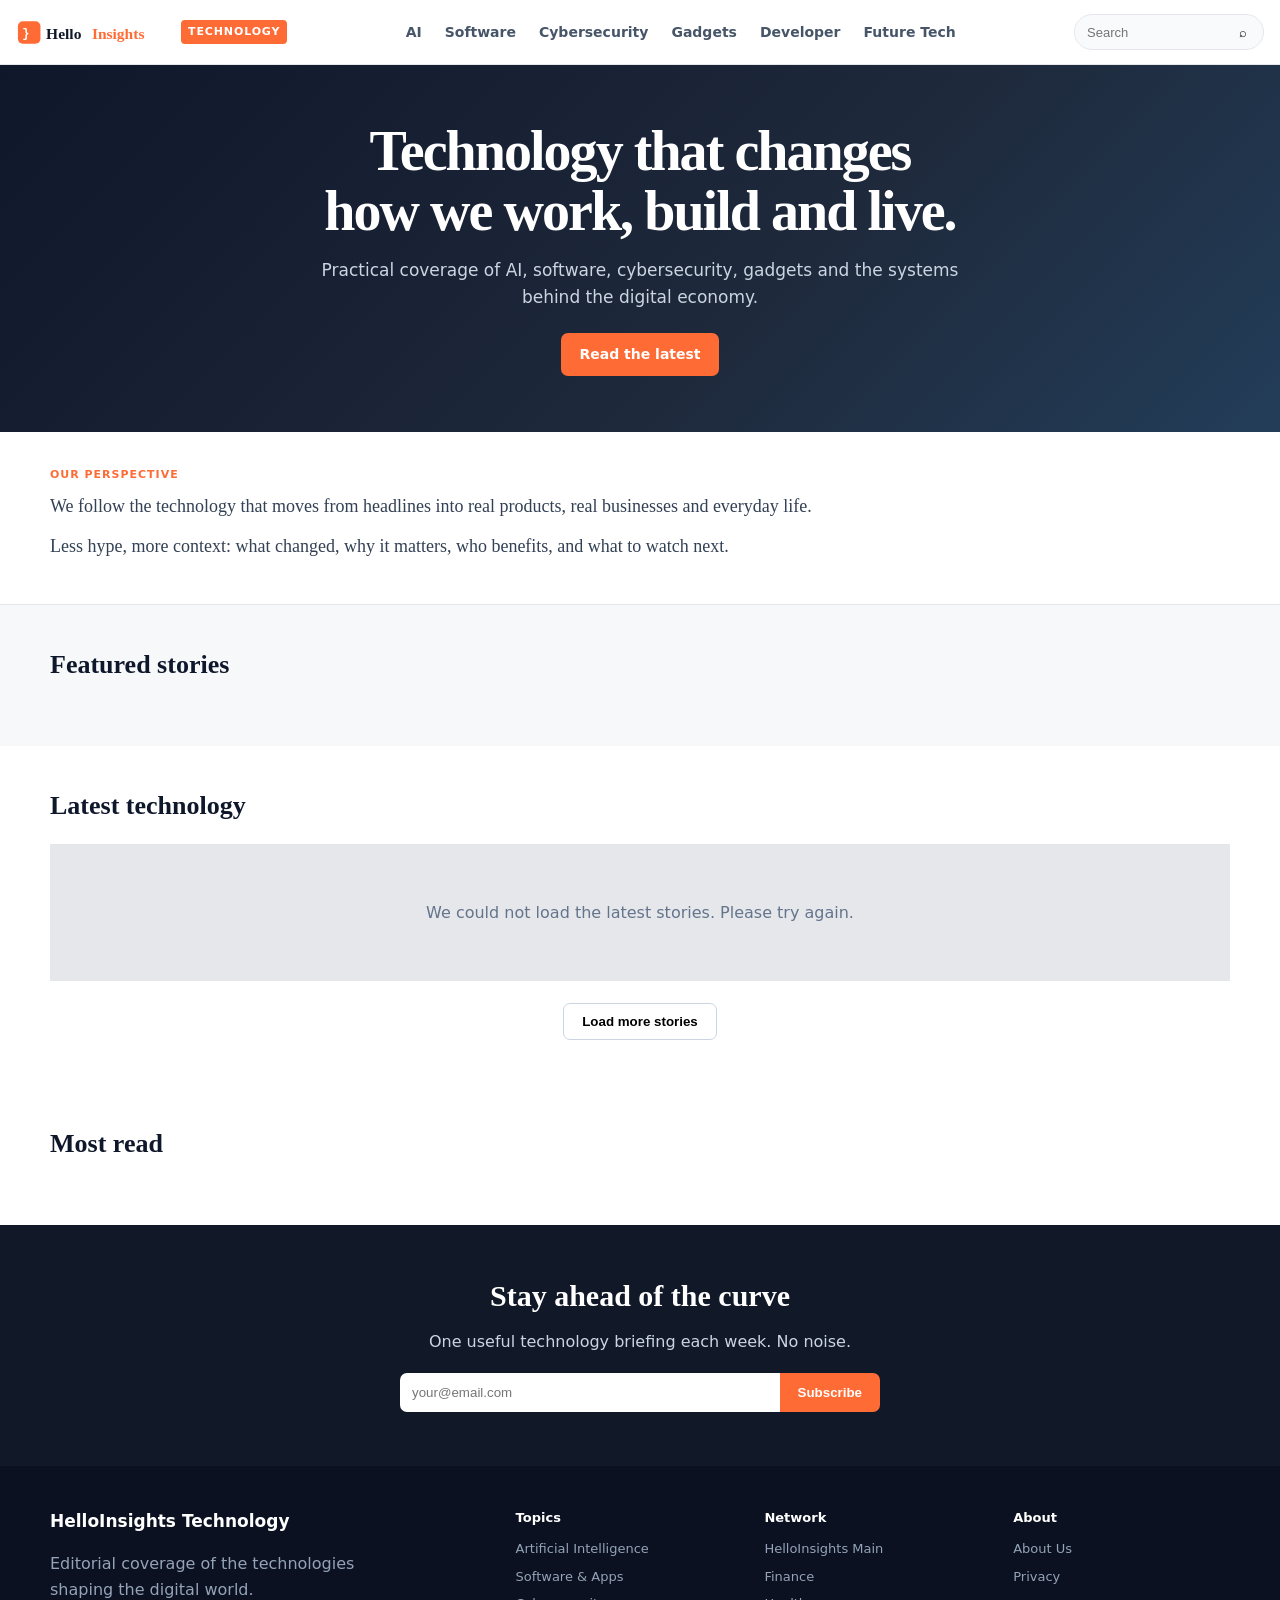
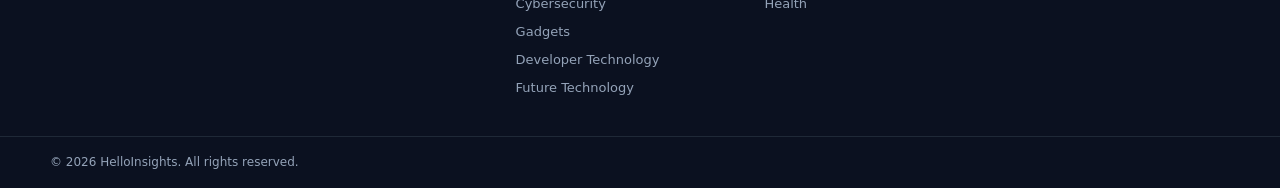
==== commit a41b5d84: "Add files via upload" ====
--- a/index.html
+++ b/index.html
@@ -1,19 +1,62 @@
-<!doctype html><html lang="en"><head>
-<meta charset="utf-8"><meta name="viewport" content="width=device-width,initial-scale=1">
+<!doctype html>
+<html lang="en">
+<head>
+<meta charset="utf-8">
+<meta name="viewport" content="width=device-width,initial-scale=1">
 <title>Technology Insights on AI, Software, Cybersecurity & Gadgets | HelloInsights</title>
-<meta name="description" content="Editorial technology coverage from HelloInsights.">
+<meta name="description" content="Editorial coverage of AI, software, cybersecurity, gadgets, developer tools and emerging technology from HelloInsights.">
 <link rel="canonical" href="https://technology.helloinsights.online/">
-<link rel="stylesheet" href="/assets/css/base.css"><link rel="stylesheet" href="/assets/css/theme.css">
-</head><body>
-<header class="site-header"><div class="header-inner"><a class="brand" href="/"><span class="brand-mark">}</span><span class="brand-name">Hello<em>Insights</em></span><span class="site-badge">Technology</span></a><nav class="main-nav"><a href="/category.html?cat=ai">AI</a><a href="/category.html?cat=software">Software</a><a href="/category.html?cat=cybersecurity">Cybersecurity</a><a href="/category.html?cat=gadgets">Gadgets</a><a href="/category.html?cat=developer">Developer</a><a href="/category.html?cat=future-tech">Future Tech</a></nav><form class="search" data-search><input placeholder="Search" aria-label="Search"><button>⌕</button></form><button class="menu" aria-expanded="false"><span></span><span></span><span></span></button></div></header>
-<section class="hero"><div class="hero-inner"><div class="hero-eyebrow">HelloInsights Technology</div><h1>Technology that changes how we work, build and live.</h1><p>Practical coverage of AI, software, cybersecurity, gadgets and the systems behind the digital economy.</p><a class="btn" href="#latest">Read the latest</a></div></section>
-<section class="editorial"><div class="container"><div class="eyebrow">Our perspective</div><div class="editorial-copy"><p>We follow the technology that moves from headlines into real products, real businesses and everyday life.</p><p>Less hype, more context: what changed, why it matters, who benefits, and what to watch next.</p></div></div></section>
-<section class="section"><div class="container"><h2 class="section-title">Featured stories</h2><div class="featured-grid" id="featured"></div></div></section>
-<div class="ad-slot" data-ad-slot="home-mid"></div>
-<section class="section latest" id="latest"><div class="container"><h2 class="section-title">Latest technology</h2><div class="latest-list" id="latestList"></div><button class="load-more" id="loadMore">Load more stories</button></div></section>
-<div id="topics"></div>
-<section class="section most-read"><div class="container"><h2 class="section-title">Most read</h2><ol id="mostRead"></ol></div></section>
-<div class="ad-slot" data-ad-slot="home-bottom"></div>
-<footer class="footer"><div class="container"><div class="footer-grid"><div><strong>HelloInsights Technology</strong><p>Editorial coverage of the technologies shaping the digital world.</p></div><div><h4>Topics</h4><ul data-footer-topics></ul></div><div><h4>Network</h4><ul><li><a href="https://helloinsights.online">HelloInsights</a></li><li><a href="https://finance.helloinsights.online">Finance</a></li><li><a href="https://health.helloinsights.online">Health</a></li></ul></div><div><h4>About</h4><ul><li><a href="/about.html">About</a></li><li><a href="/privacy.html">Privacy</a></li></ul></div></div><div class="footer-bottom">© 2026 HelloInsights.</div></div></footer>
-<script src="/config/site.config.js" defer></script><script src="/config/content.config.js" defer></script><script src="/config/ads.config.js" defer></script><script src="/assets/js/core.js" defer></script><script src="/assets/js/home.js" defer></script><script src="/assets/js/ads.js" defer></script>
+<meta property="og:type" content="website">
+<meta property="og:title" content="Technology Insights on AI, Software, Cybersecurity & Gadgets | HelloInsights">
+<meta property="og:description" content="Editorial coverage of AI, software, cybersecurity, gadgets, developer tools and emerging technology from HelloInsights.">
+<meta property="og:url" content="https://technology.helloinsights.online/">
+<meta property="og:site_name" content="HelloInsights Technology">
+<link rel="preconnect" href="https://images.unsplash.com" crossorigin>
+<link rel="stylesheet" href="style.css">
+<script type="application/ld+json">{"@context":"https://schema.org","@type":"WebSite","name":"HelloInsights Technology","url":"https://technology.helloinsights.online/","publisher":{"@type":"Organization","name":"HelloInsights"}}</script>
+</head>
+<body>
+<header class="tech-header"><div class="header-inner">
+<a class="tech-logo" href="/tech.helloinsights/" aria-label="HelloInsights Technology home">
+<svg viewBox="0 0 220 44" width="156" height="31" xmlns="http://www.w3.org/2000/svg" aria-hidden="true">
+<rect x="2" y="6" width="32" height="32" rx="7" fill="#ff6b35"/>
+<text x="8" y="29" font-size="17" font-weight="900" fill="#fff" font-family="monospace">}</text>
+<text x="42" y="31" font-size="22" font-weight="800" fill="#111827" font-family="Georgia,serif">Hello</text>
+<text x="107" y="31" font-size="22" font-weight="800" fill="#ff6b35" font-family="Georgia,serif">Insights</text>
+</svg><span class="header-badge">Technology</span></a>
+<nav class="tech-nav" id="mainNav">
+<a href="/tech.helloinsights/ai/">AI</a><a href="/tech.helloinsights/software/">Software</a><a href="/tech.helloinsights/cybersecurity/">Cybersecurity</a><a href="/tech.helloinsights/gadgets/">Gadgets</a><a href="/tech.helloinsights/developer/">Developer</a><a href="/tech.helloinsights/future-tech/">Future Tech</a>
+</nav>
+<div class="header-actions">
+<form class="header-search" id="searchForm" role="search"><input id="searchInput" type="search" placeholder="Search" aria-label="Search articles"><button aria-label="Submit search">⌕</button></form>
+<button class="menu-toggle" id="menuToggle" aria-label="Menu" aria-expanded="false"><span></span><span></span><span></span></button>
+</div>
+</div></header>
+
+<section class="tech-hero"><div class="hero-content">
+<h1>Technology that changes<br>how we work, build and live.</h1>
+<p>Practical coverage of AI, software, cybersecurity, gadgets and the systems behind the digital economy.</p>
+<a class="hero-cta" href="#latest">Read the latest</a>
+</div></section>
+
+<section class="editorial-intro"><div class="container">
+<div class="section-eyebrow">Our perspective</div>
+<div class="editorial-text"><p>We follow the technology that moves from headlines into real products, real businesses and everyday life.</p><p>Less hype, more context: what changed, why it matters, who benefits, and what to watch next.</p></div>
+</div></section>
+
+<section><div class="container"><h2 class="section-title">Featured stories</h2><div class="featured-grid" id="featuredGrid"></div></div></section>
+<div class="ad-slot" data-ad-slot="banner-mid-1" aria-label="Advertisement"></div>
+<section class="latest-section" id="latest"><div class="container"><h2 class="section-title">Latest technology</h2><div class="latest-list" id="latestList"></div><button class="load-more-btn" id="loadMoreBtn">Load more stories</button></div></section>
+<div class="ad-slot" data-ad-slot="banner-mid-2" aria-label="Advertisement"></div>
+<div id="categorySections"></div>
+<section class="most-read-section"><div class="container"><h2 class="section-title">Most read</h2><ol class="most-read-list" id="mostReadList"></ol></div></section>
+<section class="newsletter-section"><div class="container newsletter-inner"><h2>Stay ahead of the curve</h2><p>One useful technology briefing each week. No noise.</p><form class="newsletter-form" onsubmit="event.preventDefault()"><input type="email" required placeholder="your@email.com" aria-label="Email address"><button>Subscribe</button></form></div></section>
+<div class="ad-slot" data-ad-slot="banner-bottom" aria-label="Advertisement"></div>
+<footer class="tech-footer"><div class="footer-inner"><div class="footer-brand"><strong>HelloInsights Technology</strong><p>Editorial coverage of the technologies shaping the digital world.</p></div><div class="footer-col"><h4>Topics</h4><ul id="footerTopics"></ul></div><div class="footer-col"><h4>Network</h4><ul><li><a href="https://helloinsights.online">HelloInsights Main</a></li><li><a href="https://finance.helloinsights.online">Finance</a></li><li><a href="https://health.helloinsights.online">Health</a></li></ul></div><div class="footer-col"><h4>About</h4><ul><li><a href="/about.html">About Us</a></li><li><a href="/privacy.html">Privacy</a></li></ul></div></div><div class="footer-bottom"><span>© 2026 HelloInsights. All rights reserved.</span></div></footer>
+
+<script src="site-config.js" defer></script>
+<script src="ads-config.js" defer></script>
+<script src="js/common.js" defer></script>
+<script src="js/home.js" defer></script>
+<script src="js/ads-loader.js" defer></script>
 </body></html>
--- a/style.css
+++ b/style.css
@@ -0,0 +1,134 @@
+*{box-sizing:border-box}
+:root{
+  --accent:#ff6b35;--accent-dark:#e85a2a;--ink:#0f172a;--muted:#64748b;
+  --paper:#fff;--page:#f7f8fa;--line:#e5e7eb;--dark:#111827;
+  --max:1180px;--radius:12px;--shadow:0 8px 24px rgba(15,23,42,.07)
+}
+html{font-size:16px;scroll-behavior:smooth}
+body{margin:0;background:var(--page);color:var(--ink);font-family:Inter,ui-sans-serif,system-ui,-apple-system,BlinkMacSystemFont,"Segoe UI",sans-serif;line-height:1.6}
+img{display:block;max-width:100%;height:auto}
+a{color:inherit}
+.container{width:min(var(--max),calc(100% - 40px));margin:auto}
+.tech-header{position:sticky;top:0;z-index:50;background:rgba(255,255,255,.96);backdrop-filter:blur(10px);border-bottom:1px solid var(--line)}
+.header-inner{height:64px;width:min(1280px,calc(100% - 32px));margin:auto;display:flex;align-items:center;gap:20px}
+.tech-logo{display:flex;align-items:center;gap:9px;text-decoration:none;white-space:nowrap}
+.tech-logo svg{width:156px;height:auto}
+.header-badge{font-size:11px;font-weight:800;letter-spacing:.08em;text-transform:uppercase;background:var(--accent);color:#fff;padding:3px 7px;border-radius:4px}
+.tech-nav{display:flex;justify-content:center;gap:3px;flex:1}
+.tech-nav a{padding:8px 10px;text-decoration:none;font-size:14px;font-weight:650;color:#475569;border-radius:7px}
+.tech-nav a:hover{color:var(--accent);background:#fff5f1}
+.header-actions{display:flex;align-items:center}
+.header-search{display:flex;align-items:center;border:1px solid var(--line);background:#f8fafc;border-radius:999px;height:36px;padding:0 10px;width:190px}
+.header-search input{border:0;outline:0;background:transparent;width:100%;font-size:13px}
+.header-search button{border:0;background:none;cursor:pointer}
+.menu-toggle{display:none;border:0;background:none;padding:8px}
+.menu-toggle span{display:block;width:22px;height:2px;background:var(--ink);margin:4px}
+.tech-hero{min-height:300px;display:grid;place-items:center;text-align:center;background:linear-gradient(135deg,#0f172a,#1e293b 60%,#233d59);color:#fff;padding:56px 20px;position:relative;overflow:hidden}
+.hero-content{position:relative;z-index:2;max-width:760px}
+.hero-content h1{font-family:Georgia,serif;font-size:clamp(2.25rem,5vw,3.5rem);line-height:1.08;letter-spacing:-.035em;margin:0 0 15px}
+.hero-content p{max-width:650px;margin:0 auto 22px;color:#cbd5e1;font-size:17px}
+.hero-cta{display:inline-block;background:var(--accent);color:#fff;text-decoration:none;padding:10px 18px;border-radius:7px;font-weight:750;font-size:14px}
+.editorial-intro{background:#fff;border-bottom:1px solid var(--line);padding:34px 0}
+.section-eyebrow,.eyebrow{font-size:11px;text-transform:uppercase;letter-spacing:.09em;font-weight:800;color:var(--accent)}
+.editorial-text{max-width:850px;font:18px/1.75 Georgia,serif;color:#334155}
+.editorial-text p{margin:8px 0}
+section{padding:44px 0}
+.section-title{font:800 26px/1.2 Georgia,serif;margin:0 0 22px}
+.featured-grid{display:grid;grid-template-columns:2fr 1fr 1fr;gap:18px}
+.featured-main{grid-row:span 2;background:#fff;border-radius:var(--radius);overflow:hidden;box-shadow:var(--shadow)}
+.featured-side{background:#fff;border-radius:var(--radius);overflow:hidden;box-shadow:var(--shadow)}
+.featured-main img{aspect-ratio:16/9;object-fit:cover}
+.featured-side img{aspect-ratio:16/9;object-fit:cover}
+.card-body{padding:16px}
+.card-body h3{font:750 20px/1.25 Georgia,serif;margin:6px 0 8px}
+.featured-main .card-body h3{font-size:28px}
+.card-body p{margin:0 0 10px;color:var(--muted);font-size:14px}
+time{color:#94a3b8;font-size:12px}
+.latest-section{background:#fff}
+.latest-list{display:grid;gap:1px;background:var(--line)}
+.latest-card{background:#fff;display:grid;grid-template-columns:220px 1fr;gap:20px;padding:18px}
+.latest-card img{width:220px;aspect-ratio:16/9;object-fit:cover;border-radius:8px}
+.latest-card h3{margin:5px 0 7px;font:750 21px/1.25 Georgia,serif}
+.load-more-btn{display:block;margin:22px auto 0;border:1px solid #cbd5e1;background:#fff;padding:10px 18px;border-radius:7px;font-weight:700;cursor:pointer}
+.topic-section{background:var(--page);border-top:1px solid var(--line)}
+.topic-header{display:flex;align-items:center;justify-content:space-between;margin-bottom:18px}
+.topic-header h2{margin:0;font:800 24px Georgia,serif}
+.topic-header a{text-decoration:none;color:var(--accent);font-size:13px;font-weight:750}
+.topic-grid{display:grid;grid-template-columns:repeat(3,1fr);gap:18px}
+.topic-card,.cat-card,.related-card{background:#fff;border-radius:var(--radius);overflow:hidden;box-shadow:var(--shadow)}
+.topic-card img,.cat-card img,.related-card img{width:100%;aspect-ratio:16/9;object-fit:cover}
+.topic-card h3,.related-card h3{font:700 18px/1.3 Georgia,serif;margin:12px 14px 15px}
+.most-read-section{background:#fff}
+.most-read-list{margin:0;padding:0;list-style:none;counter-reset:read}
+.most-read-list li{counter-increment:read;border-bottom:1px solid var(--line);padding:13px 0}
+.most-read-list li a{text-decoration:none;font-weight:650}
+.most-read-list li:before{content:counter(read,decimal-leading-zero);display:inline-block;width:42px;color:var(--accent);font-weight:800}
+.newsletter-section{padding:54px 0;background:#111827;color:#fff;text-align:center}
+.newsletter-inner{max-width:680px;margin:auto}
+.newsletter-inner h2{font:800 30px Georgia,serif;margin:0 0 8px}
+.newsletter-inner p{color:#cbd5e1}
+.newsletter-form{display:flex;max-width:480px;margin:18px auto 0}
+.newsletter-form input{flex:1;border:0;padding:12px;border-radius:7px 0 0 7px}
+.newsletter-form button{border:0;background:var(--accent);color:#fff;padding:0 18px;border-radius:0 7px 7px 0;font-weight:750}
+.ad-slot{min-height:0;margin:12px auto;max-width:970px}
+.ad-slot:not(:has(iframe)):empty{display:none}
+.tech-footer{background:#0b1120;color:#94a3b8;padding:42px 0 0}
+.footer-inner{width:min(var(--max),calc(100% - 40px));margin:auto;display:grid;grid-template-columns:2fr repeat(3,1fr);gap:32px}
+.footer-brand strong{color:#fff;font-size:17px}
+.footer-brand p{max-width:360px}
+.footer-col h4{color:#fff;margin:0 0 10px;font-size:13px}
+.footer-col ul{list-style:none;margin:0;padding:0}
+.footer-col li{margin:7px 0;font-size:13px}
+.footer-col a{text-decoration:none}
+.footer-bottom{border-top:1px solid #1f2937;margin-top:30px;padding:16px max(20px,calc((100% - var(--max))/2));display:flex;gap:18px;font-size:12px}
+.article-hero-wrap{width:min(1200px,100%);margin:0 auto;background:#e5e7eb}
+.article-hero-wrap img{width:100%;aspect-ratio:16/9;object-fit:cover}
+.tech-article{background:#fff}
+.article-content-wrap{width:min(780px,calc(100% - 40px));margin:auto;padding:34px 0 70px}
+.article-meta-top{display:flex;gap:14px;font-size:13px;margin-bottom:16px}
+.article-cat-link{color:var(--accent);font-weight:800;text-decoration:none}
+.article-h1{font:900 clamp(2.1rem,5vw,3.4rem)/1.1 Georgia,serif;letter-spacing:-.03em;margin:0 0 16px}
+.article-lead{font:19px/1.7 Georgia,serif;color:#475569;margin:0 0 24px}
+.article-body{font:18px/1.8 Georgia,serif}
+.article-body h2{font:800 28px/1.25 Georgia,serif;margin-top:38px}
+.article-body h3{font:800 22px/1.3 Georgia,serif;margin-top:30px}
+.article-body img{margin:24px auto;border-radius:8px}
+.editor-note{background:#fff7f3;border-left:3px solid var(--accent);padding:15px 18px;margin:24px 0;font-size:15px}
+.share-section,.related-section,.explore-topics-section{margin-top:42px;padding-top:28px;border-top:1px solid var(--line)}
+.share-buttons,.topics-pills{display:flex;flex-wrap:wrap;gap:8px}
+.share-btn,.topics-pills a{padding:7px 11px;border:1px solid var(--line);border-radius:6px;text-decoration:none;font-size:13px}
+.related-grid{display:grid;grid-template-columns:repeat(3,1fr);gap:16px}
+.cat-hero{background:#111827;color:#fff;padding:54px 20px}
+.cat-hero-inner{width:min(var(--max),calc(100% - 40px));margin:auto}
+.tech-breadcrumb{font-size:13px;color:#94a3b8}
+.tech-breadcrumb a{color:#fff;text-decoration:none}
+.cat-hero h1{font:900 42px Georgia,serif;margin:10px 0}
+.cat-hero p{max-width:720px;color:#cbd5e1}
+.cat-grid{display:grid;grid-template-columns:repeat(3,1fr);gap:20px}
+.cat-card-body{padding:16px}
+.cat-card h2{font:750 20px/1.3 Georgia,serif;margin:0 0 8px}
+.cat-card p{color:var(--muted);font-size:14px;margin:0 0 10px}
+.cat-pagination{display:flex;justify-content:center;align-items:center;gap:12px;margin-top:28px}
+.cat-pagination button{border:1px solid var(--line);background:#fff;border-radius:6px;padding:8px 12px;cursor:pointer}
+.cat-pagination button:disabled{opacity:.4;cursor:not-allowed}
+.no-articles,.load-error{text-align:center;padding:40px;color:var(--muted)}
+@media(max-width:1000px){
+  .tech-nav{display:none}.menu-toggle{display:block}.header-search{width:150px}
+  .tech-nav.nav-open{display:flex;position:absolute;left:0;right:0;top:64px;background:#fff;padding:10px 20px;border-bottom:1px solid var(--line);flex-wrap:wrap}
+  .featured-grid{grid-template-columns:1fr 1fr}.featured-main{grid-column:1/-1;grid-row:auto}
+  .footer-inner{grid-template-columns:1fr 1fr}.cat-grid{grid-template-columns:repeat(2,1fr)}
+}
+@media(max-width:640px){
+  .container{width:min(100% - 28px,var(--max))}.header-inner{width:calc(100% - 20px)}
+  .tech-logo svg{width:132px}.header-badge{display:none}.header-search{width:130px}
+  .tech-hero{min-height:260px;padding:42px 16px}.hero-content h1{font-size:2.2rem}.hero-content p{font-size:15px}
+  .featured-grid,.topic-grid,.cat-grid,.related-grid{grid-template-columns:1fr}
+  .featured-main .card-body h3{font-size:23px}
+  .latest-card{grid-template-columns:120px 1fr;gap:13px;padding:12px}.latest-card img{width:120px}.latest-card h3{font-size:17px}
+  .footer-inner{grid-template-columns:1fr}.footer-bottom{padding-left:14px;padding-right:14px}
+  .newsletter-form{display:block}.newsletter-form input,.newsletter-form button{width:100%;height:44px;border-radius:7px;margin:3px 0}
+  .article-content-wrap{width:min(100% - 28px,780px)}.article-body{font-size:17px}
+  .cat-hero h1{font-size:34px}
+}
+
+.logo-word{color:#111827}.logo-accent{color:var(--accent)}
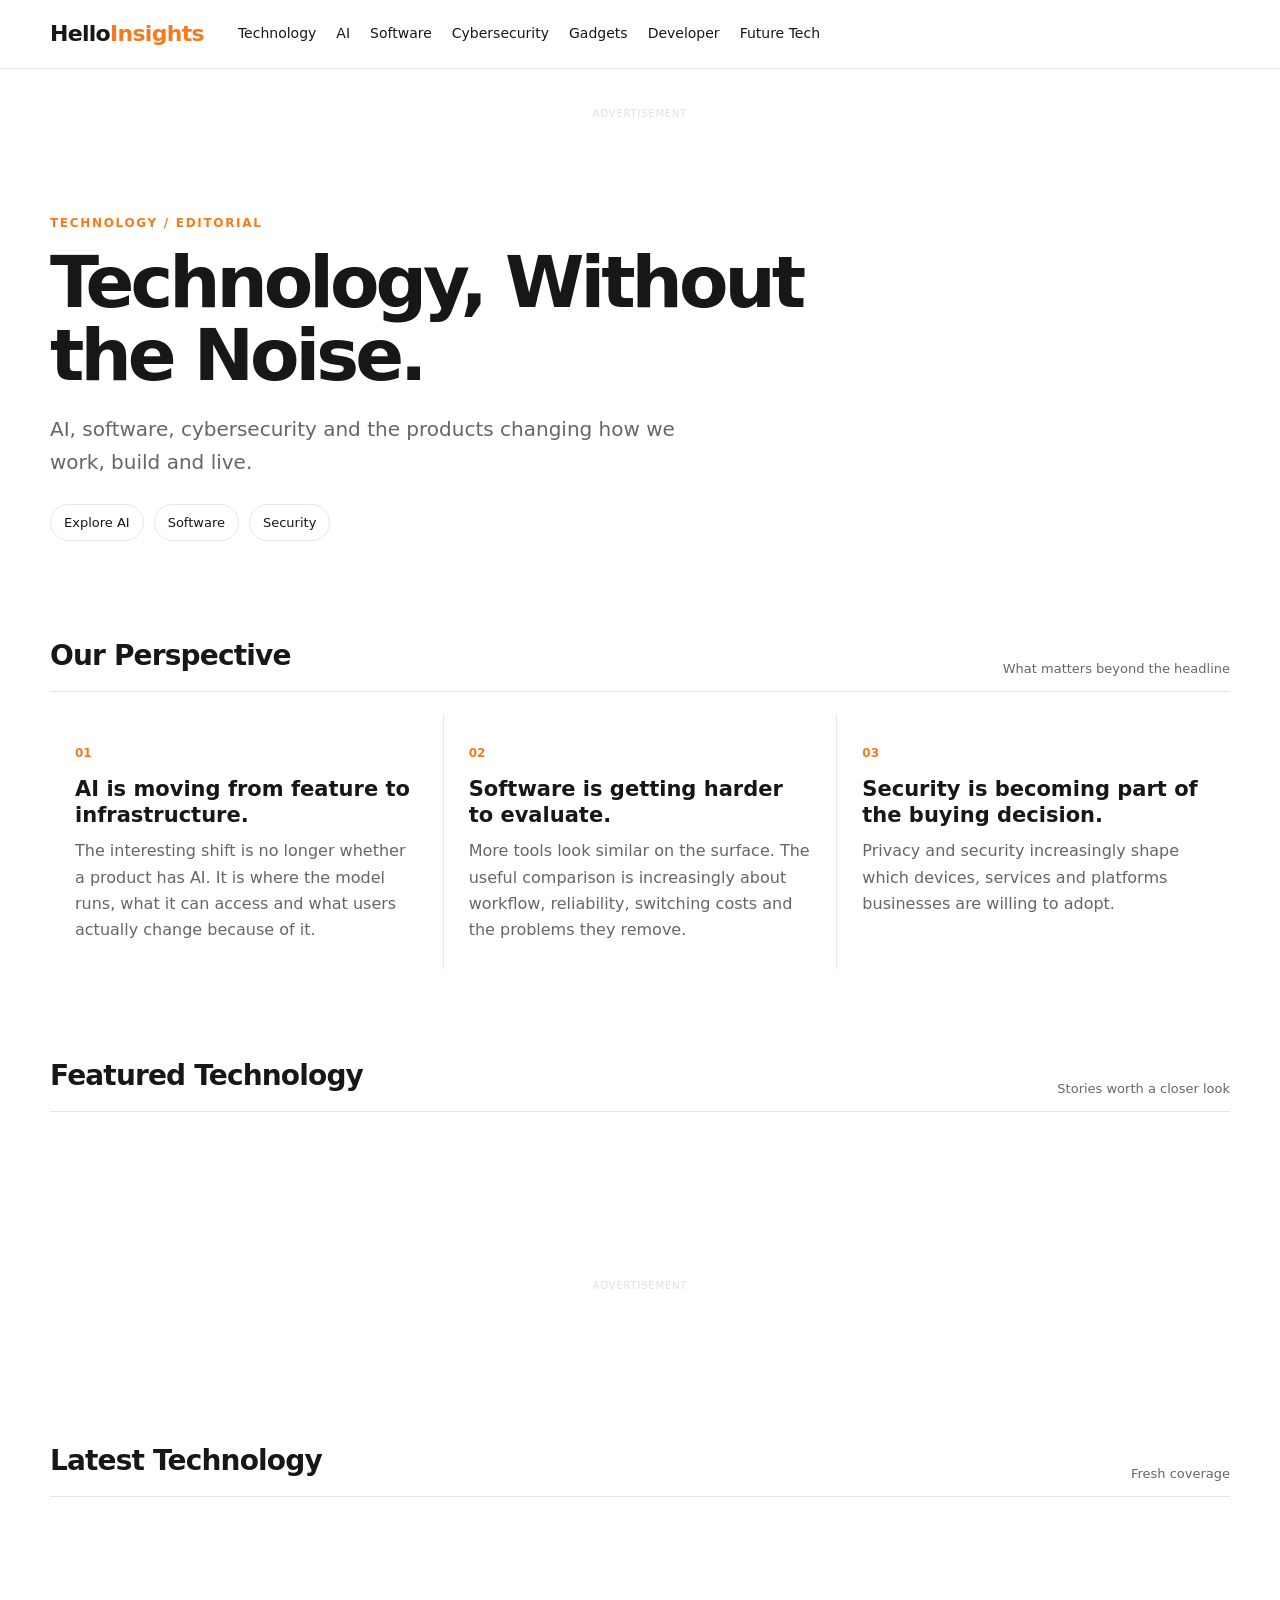
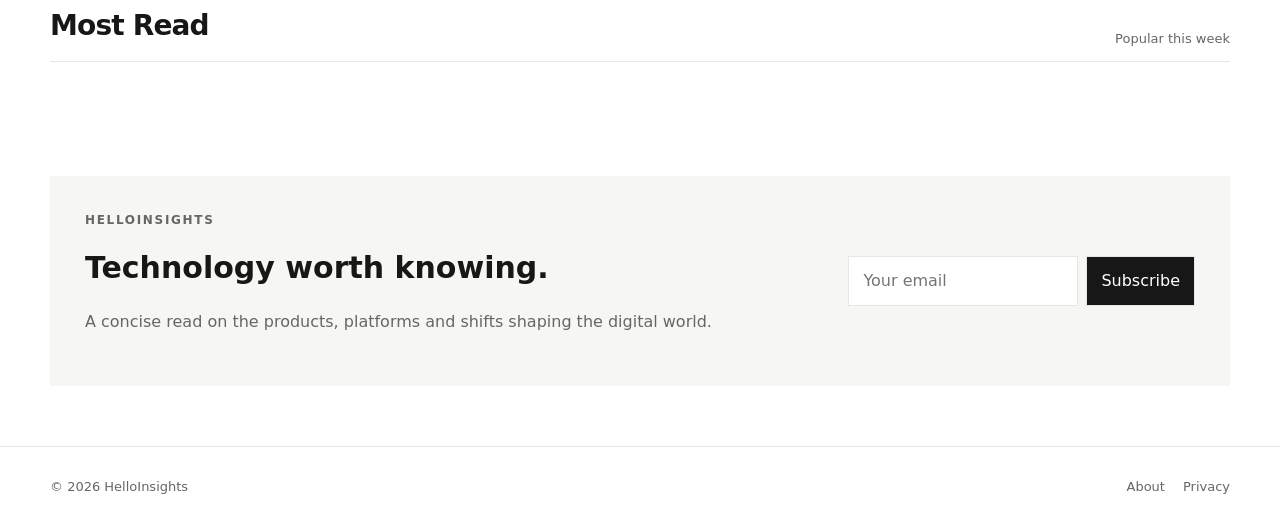
==== commit 79ad7049: "Add files via upload" ====
--- a/index.html
+++ b/index.html
@@ -1,62 +1,11 @@
-<!doctype html>
-<html lang="en">
-<head>
-<meta charset="utf-8">
-<meta name="viewport" content="width=device-width,initial-scale=1">
-<title>Technology Insights on AI, Software, Cybersecurity & Gadgets | HelloInsights</title>
-<meta name="description" content="Editorial coverage of AI, software, cybersecurity, gadgets, developer tools and emerging technology from HelloInsights.">
-<link rel="canonical" href="https://technology.helloinsights.online/">
-<meta property="og:type" content="website">
-<meta property="og:title" content="Technology Insights on AI, Software, Cybersecurity & Gadgets | HelloInsights">
-<meta property="og:description" content="Editorial coverage of AI, software, cybersecurity, gadgets, developer tools and emerging technology from HelloInsights.">
-<meta property="og:url" content="https://technology.helloinsights.online/">
-<meta property="og:site_name" content="HelloInsights Technology">
-<link rel="preconnect" href="https://images.unsplash.com" crossorigin>
-<link rel="stylesheet" href="style.css">
-<script type="application/ld+json">{"@context":"https://schema.org","@type":"WebSite","name":"HelloInsights Technology","url":"https://technology.helloinsights.online/","publisher":{"@type":"Organization","name":"HelloInsights"}}</script>
-</head>
-<body>
-<header class="tech-header"><div class="header-inner">
-<a class="tech-logo" href="/tech.helloinsights/" aria-label="HelloInsights Technology home">
-<svg viewBox="0 0 220 44" width="156" height="31" xmlns="http://www.w3.org/2000/svg" aria-hidden="true">
-<rect x="2" y="6" width="32" height="32" rx="7" fill="#ff6b35"/>
-<text x="8" y="29" font-size="17" font-weight="900" fill="#fff" font-family="monospace">}</text>
-<text x="42" y="31" font-size="22" font-weight="800" fill="#111827" font-family="Georgia,serif">Hello</text>
-<text x="107" y="31" font-size="22" font-weight="800" fill="#ff6b35" font-family="Georgia,serif">Insights</text>
-</svg><span class="header-badge">Technology</span></a>
-<nav class="tech-nav" id="mainNav">
-<a href="/tech.helloinsights/ai/">AI</a><a href="/tech.helloinsights/software/">Software</a><a href="/tech.helloinsights/cybersecurity/">Cybersecurity</a><a href="/tech.helloinsights/gadgets/">Gadgets</a><a href="/tech.helloinsights/developer/">Developer</a><a href="/tech.helloinsights/future-tech/">Future Tech</a>
-</nav>
-<div class="header-actions">
-<form class="header-search" id="searchForm" role="search"><input id="searchInput" type="search" placeholder="Search" aria-label="Search articles"><button aria-label="Submit search">⌕</button></form>
-<button class="menu-toggle" id="menuToggle" aria-label="Menu" aria-expanded="false"><span></span><span></span><span></span></button>
-</div>
-</div></header>
-
-<section class="tech-hero"><div class="hero-content">
-<h1>Technology that changes<br>how we work, build and live.</h1>
-<p>Practical coverage of AI, software, cybersecurity, gadgets and the systems behind the digital economy.</p>
-<a class="hero-cta" href="#latest">Read the latest</a>
-</div></section>
-
-<section class="editorial-intro"><div class="container">
-<div class="section-eyebrow">Our perspective</div>
-<div class="editorial-text"><p>We follow the technology that moves from headlines into real products, real businesses and everyday life.</p><p>Less hype, more context: what changed, why it matters, who benefits, and what to watch next.</p></div>
-</div></section>
-
-<section><div class="container"><h2 class="section-title">Featured stories</h2><div class="featured-grid" id="featuredGrid"></div></div></section>
-<div class="ad-slot" data-ad-slot="banner-mid-1" aria-label="Advertisement"></div>
-<section class="latest-section" id="latest"><div class="container"><h2 class="section-title">Latest technology</h2><div class="latest-list" id="latestList"></div><button class="load-more-btn" id="loadMoreBtn">Load more stories</button></div></section>
-<div class="ad-slot" data-ad-slot="banner-mid-2" aria-label="Advertisement"></div>
-<div id="categorySections"></div>
-<section class="most-read-section"><div class="container"><h2 class="section-title">Most read</h2><ol class="most-read-list" id="mostReadList"></ol></div></section>
-<section class="newsletter-section"><div class="container newsletter-inner"><h2>Stay ahead of the curve</h2><p>One useful technology briefing each week. No noise.</p><form class="newsletter-form" onsubmit="event.preventDefault()"><input type="email" required placeholder="your@email.com" aria-label="Email address"><button>Subscribe</button></form></div></section>
-<div class="ad-slot" data-ad-slot="banner-bottom" aria-label="Advertisement"></div>
-<footer class="tech-footer"><div class="footer-inner"><div class="footer-brand"><strong>HelloInsights Technology</strong><p>Editorial coverage of the technologies shaping the digital world.</p></div><div class="footer-col"><h4>Topics</h4><ul id="footerTopics"></ul></div><div class="footer-col"><h4>Network</h4><ul><li><a href="https://helloinsights.online">HelloInsights Main</a></li><li><a href="https://finance.helloinsights.online">Finance</a></li><li><a href="https://health.helloinsights.online">Health</a></li></ul></div><div class="footer-col"><h4>About</h4><ul><li><a href="/about.html">About Us</a></li><li><a href="/privacy.html">Privacy</a></li></ul></div></div><div class="footer-bottom"><span>© 2026 HelloInsights. All rights reserved.</span></div></footer>
-
-<script src="site-config.js" defer></script>
-<script src="ads-config.js" defer></script>
-<script src="js/common.js" defer></script>
-<script src="js/home.js" defer></script>
-<script src="js/ads-loader.js" defer></script>
-</body></html>
+<!doctype html><html lang="en"><head><meta charset="utf-8"><meta name="viewport" content="width=device-width,initial-scale=1"><title>Technology, Without the Noise | HelloInsights</title><meta name="description" content="AI, software, cybersecurity and the products changing how we work, build and live."><link rel="canonical" href="https://technology.helloinsights.online/"><meta property="og:title" content="Technology, Without the Noise"><meta property="og:description" content="AI, software, cybersecurity and the products changing how we work, build and live."><meta property="og:type" content="website"><link rel="stylesheet" href="style.css"></head><body>
+<header class="site-header"><div class="container nav"><a class="brand" href="/">Hello<span>Insights</span></a><button class="menu" aria-label="Open menu">☰</button><nav><a href="/">Technology</a><a href="/ai/">AI</a><a href="/software/">Software</a><a href="/cybersecurity/">Cybersecurity</a><a href="/gadgets/">Gadgets</a><a href="/developer/">Developer</a><a href="/future-tech/">Future Tech</a></nav></div></header>
+<main><div class="container"><div class="ad-slot ad-top"></div></div>
+<section class="hero container"><div><p class="eyebrow">TECHNOLOGY / EDITORIAL</p><h1>Technology, Without the Noise.</h1><p class="hero-copy">AI, software, cybersecurity and the products changing how we work, build and live.</p><div class="chips"><a href="/ai/">Explore AI</a><a href="/software/">Software</a><a href="/cybersecurity/">Security</a></div></div></section>
+<section class="container section"><div class="section-head"><h2>Our Perspective</h2><span>What matters beyond the headline</span></div><div class="perspective-grid"><article class="perspective"><span>01</span><h3>AI is moving from feature to infrastructure.</h3><p>The interesting shift is no longer whether a product has AI. It is where the model runs, what it can access and what users actually change because of it.</p></article><article class="perspective"><span>02</span><h3>Software is getting harder to evaluate.</h3><p>More tools look similar on the surface. The useful comparison is increasingly about workflow, reliability, switching costs and the problems they remove.</p></article><article class="perspective"><span>03</span><h3>Security is becoming part of the buying decision.</h3><p>Privacy and security increasingly shape which devices, services and platforms businesses are willing to adopt.</p></article></div></section>
+<section class="container section"><div class="section-head"><h2>Featured Technology</h2><span>Stories worth a closer look</span></div><div id="featured" class="featured-grid"></div></section>
+<div class="container"><div class="ad-slot ad-mid"></div></div>
+<section class="container section"><div class="section-head"><h2>Latest Technology</h2><span>Fresh coverage</span></div><div id="latest" class="article-list"></div></section>
+<section class="container section"><div class="section-head"><h2>Most Read</h2><span>Popular this week</span></div><div id="most-read" class="rank-list"></div></section>
+<section class="container newsletter"><div><p class="eyebrow">HELLOINSIGHTS</p><h2>Technology worth knowing.</h2><p>A concise read on the products, platforms and shifts shaping the digital world.</p></div><form><input type="email" placeholder="Your email" aria-label="Email"><button type="submit">Subscribe</button></form></section></main>
+<footer><div class="container footer-inner"><span>© 2026 HelloInsights</span><div><a href="/about.html">About</a><a href="/privacy.html">Privacy</a></div></div></footer><script src="js/home.js" defer></script></body></html>
--- a/style.css
+++ b/style.css
@@ -1,134 +1 @@
-*{box-sizing:border-box}
-:root{
-  --accent:#ff6b35;--accent-dark:#e85a2a;--ink:#0f172a;--muted:#64748b;
-  --paper:#fff;--page:#f7f8fa;--line:#e5e7eb;--dark:#111827;
-  --max:1180px;--radius:12px;--shadow:0 8px 24px rgba(15,23,42,.07)
-}
-html{font-size:16px;scroll-behavior:smooth}
-body{margin:0;background:var(--page);color:var(--ink);font-family:Inter,ui-sans-serif,system-ui,-apple-system,BlinkMacSystemFont,"Segoe UI",sans-serif;line-height:1.6}
-img{display:block;max-width:100%;height:auto}
-a{color:inherit}
-.container{width:min(var(--max),calc(100% - 40px));margin:auto}
-.tech-header{position:sticky;top:0;z-index:50;background:rgba(255,255,255,.96);backdrop-filter:blur(10px);border-bottom:1px solid var(--line)}
-.header-inner{height:64px;width:min(1280px,calc(100% - 32px));margin:auto;display:flex;align-items:center;gap:20px}
-.tech-logo{display:flex;align-items:center;gap:9px;text-decoration:none;white-space:nowrap}
-.tech-logo svg{width:156px;height:auto}
-.header-badge{font-size:11px;font-weight:800;letter-spacing:.08em;text-transform:uppercase;background:var(--accent);color:#fff;padding:3px 7px;border-radius:4px}
-.tech-nav{display:flex;justify-content:center;gap:3px;flex:1}
-.tech-nav a{padding:8px 10px;text-decoration:none;font-size:14px;font-weight:650;color:#475569;border-radius:7px}
-.tech-nav a:hover{color:var(--accent);background:#fff5f1}
-.header-actions{display:flex;align-items:center}
-.header-search{display:flex;align-items:center;border:1px solid var(--line);background:#f8fafc;border-radius:999px;height:36px;padding:0 10px;width:190px}
-.header-search input{border:0;outline:0;background:transparent;width:100%;font-size:13px}
-.header-search button{border:0;background:none;cursor:pointer}
-.menu-toggle{display:none;border:0;background:none;padding:8px}
-.menu-toggle span{display:block;width:22px;height:2px;background:var(--ink);margin:4px}
-.tech-hero{min-height:300px;display:grid;place-items:center;text-align:center;background:linear-gradient(135deg,#0f172a,#1e293b 60%,#233d59);color:#fff;padding:56px 20px;position:relative;overflow:hidden}
-.hero-content{position:relative;z-index:2;max-width:760px}
-.hero-content h1{font-family:Georgia,serif;font-size:clamp(2.25rem,5vw,3.5rem);line-height:1.08;letter-spacing:-.035em;margin:0 0 15px}
-.hero-content p{max-width:650px;margin:0 auto 22px;color:#cbd5e1;font-size:17px}
-.hero-cta{display:inline-block;background:var(--accent);color:#fff;text-decoration:none;padding:10px 18px;border-radius:7px;font-weight:750;font-size:14px}
-.editorial-intro{background:#fff;border-bottom:1px solid var(--line);padding:34px 0}
-.section-eyebrow,.eyebrow{font-size:11px;text-transform:uppercase;letter-spacing:.09em;font-weight:800;color:var(--accent)}
-.editorial-text{max-width:850px;font:18px/1.75 Georgia,serif;color:#334155}
-.editorial-text p{margin:8px 0}
-section{padding:44px 0}
-.section-title{font:800 26px/1.2 Georgia,serif;margin:0 0 22px}
-.featured-grid{display:grid;grid-template-columns:2fr 1fr 1fr;gap:18px}
-.featured-main{grid-row:span 2;background:#fff;border-radius:var(--radius);overflow:hidden;box-shadow:var(--shadow)}
-.featured-side{background:#fff;border-radius:var(--radius);overflow:hidden;box-shadow:var(--shadow)}
-.featured-main img{aspect-ratio:16/9;object-fit:cover}
-.featured-side img{aspect-ratio:16/9;object-fit:cover}
-.card-body{padding:16px}
-.card-body h3{font:750 20px/1.25 Georgia,serif;margin:6px 0 8px}
-.featured-main .card-body h3{font-size:28px}
-.card-body p{margin:0 0 10px;color:var(--muted);font-size:14px}
-time{color:#94a3b8;font-size:12px}
-.latest-section{background:#fff}
-.latest-list{display:grid;gap:1px;background:var(--line)}
-.latest-card{background:#fff;display:grid;grid-template-columns:220px 1fr;gap:20px;padding:18px}
-.latest-card img{width:220px;aspect-ratio:16/9;object-fit:cover;border-radius:8px}
-.latest-card h3{margin:5px 0 7px;font:750 21px/1.25 Georgia,serif}
-.load-more-btn{display:block;margin:22px auto 0;border:1px solid #cbd5e1;background:#fff;padding:10px 18px;border-radius:7px;font-weight:700;cursor:pointer}
-.topic-section{background:var(--page);border-top:1px solid var(--line)}
-.topic-header{display:flex;align-items:center;justify-content:space-between;margin-bottom:18px}
-.topic-header h2{margin:0;font:800 24px Georgia,serif}
-.topic-header a{text-decoration:none;color:var(--accent);font-size:13px;font-weight:750}
-.topic-grid{display:grid;grid-template-columns:repeat(3,1fr);gap:18px}
-.topic-card,.cat-card,.related-card{background:#fff;border-radius:var(--radius);overflow:hidden;box-shadow:var(--shadow)}
-.topic-card img,.cat-card img,.related-card img{width:100%;aspect-ratio:16/9;object-fit:cover}
-.topic-card h3,.related-card h3{font:700 18px/1.3 Georgia,serif;margin:12px 14px 15px}
-.most-read-section{background:#fff}
-.most-read-list{margin:0;padding:0;list-style:none;counter-reset:read}
-.most-read-list li{counter-increment:read;border-bottom:1px solid var(--line);padding:13px 0}
-.most-read-list li a{text-decoration:none;font-weight:650}
-.most-read-list li:before{content:counter(read,decimal-leading-zero);display:inline-block;width:42px;color:var(--accent);font-weight:800}
-.newsletter-section{padding:54px 0;background:#111827;color:#fff;text-align:center}
-.newsletter-inner{max-width:680px;margin:auto}
-.newsletter-inner h2{font:800 30px Georgia,serif;margin:0 0 8px}
-.newsletter-inner p{color:#cbd5e1}
-.newsletter-form{display:flex;max-width:480px;margin:18px auto 0}
-.newsletter-form input{flex:1;border:0;padding:12px;border-radius:7px 0 0 7px}
-.newsletter-form button{border:0;background:var(--accent);color:#fff;padding:0 18px;border-radius:0 7px 7px 0;font-weight:750}
-.ad-slot{min-height:0;margin:12px auto;max-width:970px}
-.ad-slot:not(:has(iframe)):empty{display:none}
-.tech-footer{background:#0b1120;color:#94a3b8;padding:42px 0 0}
-.footer-inner{width:min(var(--max),calc(100% - 40px));margin:auto;display:grid;grid-template-columns:2fr repeat(3,1fr);gap:32px}
-.footer-brand strong{color:#fff;font-size:17px}
-.footer-brand p{max-width:360px}
-.footer-col h4{color:#fff;margin:0 0 10px;font-size:13px}
-.footer-col ul{list-style:none;margin:0;padding:0}
-.footer-col li{margin:7px 0;font-size:13px}
-.footer-col a{text-decoration:none}
-.footer-bottom{border-top:1px solid #1f2937;margin-top:30px;padding:16px max(20px,calc((100% - var(--max))/2));display:flex;gap:18px;font-size:12px}
-.article-hero-wrap{width:min(1200px,100%);margin:0 auto;background:#e5e7eb}
-.article-hero-wrap img{width:100%;aspect-ratio:16/9;object-fit:cover}
-.tech-article{background:#fff}
-.article-content-wrap{width:min(780px,calc(100% - 40px));margin:auto;padding:34px 0 70px}
-.article-meta-top{display:flex;gap:14px;font-size:13px;margin-bottom:16px}
-.article-cat-link{color:var(--accent);font-weight:800;text-decoration:none}
-.article-h1{font:900 clamp(2.1rem,5vw,3.4rem)/1.1 Georgia,serif;letter-spacing:-.03em;margin:0 0 16px}
-.article-lead{font:19px/1.7 Georgia,serif;color:#475569;margin:0 0 24px}
-.article-body{font:18px/1.8 Georgia,serif}
-.article-body h2{font:800 28px/1.25 Georgia,serif;margin-top:38px}
-.article-body h3{font:800 22px/1.3 Georgia,serif;margin-top:30px}
-.article-body img{margin:24px auto;border-radius:8px}
-.editor-note{background:#fff7f3;border-left:3px solid var(--accent);padding:15px 18px;margin:24px 0;font-size:15px}
-.share-section,.related-section,.explore-topics-section{margin-top:42px;padding-top:28px;border-top:1px solid var(--line)}
-.share-buttons,.topics-pills{display:flex;flex-wrap:wrap;gap:8px}
-.share-btn,.topics-pills a{padding:7px 11px;border:1px solid var(--line);border-radius:6px;text-decoration:none;font-size:13px}
-.related-grid{display:grid;grid-template-columns:repeat(3,1fr);gap:16px}
-.cat-hero{background:#111827;color:#fff;padding:54px 20px}
-.cat-hero-inner{width:min(var(--max),calc(100% - 40px));margin:auto}
-.tech-breadcrumb{font-size:13px;color:#94a3b8}
-.tech-breadcrumb a{color:#fff;text-decoration:none}
-.cat-hero h1{font:900 42px Georgia,serif;margin:10px 0}
-.cat-hero p{max-width:720px;color:#cbd5e1}
-.cat-grid{display:grid;grid-template-columns:repeat(3,1fr);gap:20px}
-.cat-card-body{padding:16px}
-.cat-card h2{font:750 20px/1.3 Georgia,serif;margin:0 0 8px}
-.cat-card p{color:var(--muted);font-size:14px;margin:0 0 10px}
-.cat-pagination{display:flex;justify-content:center;align-items:center;gap:12px;margin-top:28px}
-.cat-pagination button{border:1px solid var(--line);background:#fff;border-radius:6px;padding:8px 12px;cursor:pointer}
-.cat-pagination button:disabled{opacity:.4;cursor:not-allowed}
-.no-articles,.load-error{text-align:center;padding:40px;color:var(--muted)}
-@media(max-width:1000px){
-  .tech-nav{display:none}.menu-toggle{display:block}.header-search{width:150px}
-  .tech-nav.nav-open{display:flex;position:absolute;left:0;right:0;top:64px;background:#fff;padding:10px 20px;border-bottom:1px solid var(--line);flex-wrap:wrap}
-  .featured-grid{grid-template-columns:1fr 1fr}.featured-main{grid-column:1/-1;grid-row:auto}
-  .footer-inner{grid-template-columns:1fr 1fr}.cat-grid{grid-template-columns:repeat(2,1fr)}
-}
-@media(max-width:640px){
-  .container{width:min(100% - 28px,var(--max))}.header-inner{width:calc(100% - 20px)}
-  .tech-logo svg{width:132px}.header-badge{display:none}.header-search{width:130px}
-  .tech-hero{min-height:260px;padding:42px 16px}.hero-content h1{font-size:2.2rem}.hero-content p{font-size:15px}
-  .featured-grid,.topic-grid,.cat-grid,.related-grid{grid-template-columns:1fr}
-  .featured-main .card-body h3{font-size:23px}
-  .latest-card{grid-template-columns:120px 1fr;gap:13px;padding:12px}.latest-card img{width:120px}.latest-card h3{font-size:17px}
-  .footer-inner{grid-template-columns:1fr}.footer-bottom{padding-left:14px;padding-right:14px}
-  .newsletter-form{display:block}.newsletter-form input,.newsletter-form button{width:100%;height:44px;border-radius:7px;margin:3px 0}
-  .article-content-wrap{width:min(100% - 28px,780px)}.article-body{font-size:17px}
-  .cat-hero h1{font-size:34px}
-}
-
-.logo-word{color:#111827}.logo-accent{color:var(--accent)}
+:root{--ink:#171717;--muted:#666;--line:#e7e7e7;--soft:#f6f6f3;--accent:#f47b20;--max:1180px}*{box-sizing:border-box}html{scroll-behavior:smooth}body{margin:0;color:var(--ink);font-family:Inter,system-ui,-apple-system,BlinkMacSystemFont,"Segoe UI",sans-serif;line-height:1.65;background:#fff}a{color:inherit;text-decoration:none}.container{width:min(calc(100% - 40px),var(--max));margin:auto}.site-header{border-bottom:1px solid var(--line);background:#fff;position:sticky;top:0;z-index:20}.nav{min-height:68px;display:flex;align-items:center;gap:34px}.brand{font-weight:800;font-size:22px;letter-spacing:-.7px}.brand span{color:var(--accent)}nav{display:flex;gap:20px;flex-wrap:wrap;font-size:14px}nav a:hover{color:var(--accent)}.menu{display:none}.hero{min-height:340px;display:flex;align-items:center;padding:55px 0 50px}.eyebrow{font-size:12px;font-weight:800;letter-spacing:.14em;color:var(--accent);margin:0 0 12px}.hero h1{font-size:clamp(42px,6vw,72px);line-height:1.02;letter-spacing:-.055em;max-width:780px;margin:0 0 18px}.hero-copy{font-size:20px;color:var(--muted);max-width:680px}.chips{display:flex;gap:10px;margin-top:25px}.chips a{border:1px solid var(--line);padding:7px 13px;border-radius:999px;font-size:13px}.section{padding:42px 0}.section-head{display:flex;align-items:end;justify-content:space-between;border-bottom:1px solid var(--line);padding-bottom:12px;margin-bottom:22px}.section-head h2,.related h2{margin:0;font-size:28px;letter-spacing:-.03em}.section-head span{font-size:13px;color:var(--muted)}.perspective-grid{display:grid;grid-template-columns:repeat(3,1fr);gap:1px;background:var(--line)}.perspective{background:#fff;padding:25px}.perspective span{font-size:12px;color:var(--accent);font-weight:800}.perspective h3{font-size:21px;line-height:1.25;margin:10px 0}.perspective p{color:var(--muted);margin:0}.featured-grid{display:grid;grid-template-columns:1.45fr 1fr;gap:22px}.card{border:1px solid var(--line);background:#fff}.card img,.article-card img{width:100%;aspect-ratio:16/9;object-fit:cover;background:var(--soft)}.card-body{padding:20px}.card h3{font-size:25px;line-height:1.2;margin:6px 0 8px}.card p,.article-card p{color:var(--muted);margin:0}.tag{font-size:11px;text-transform:uppercase;letter-spacing:.1em;color:var(--accent);font-weight:800}.article-list{display:grid}.article-card{display:grid;grid-template-columns:260px 1fr;gap:22px;padding:22px 0;border-bottom:1px solid var(--line)}.article-card h2,.article-card h3{margin:3px 0 6px;font-size:22px;line-height:1.25}.meta{font-size:12px;color:var(--muted)}.rank-list{counter-reset:rank}.rank{display:grid;grid-template-columns:48px 1fr;gap:15px;padding:17px 0;border-bottom:1px solid var(--line)}.rank:before{counter-increment:rank;content:counter(rank);font-size:26px;font-weight:800;color:#bbb}.ad-slot{width:100%;display:flex;align-items:center;justify-content:center;color:#aaa;font-size:10px;letter-spacing:.08em;text-transform:uppercase}.ad-slot:empty:before{content:"Advertisement";opacity:.35}.ad-top{min-height:90px}.ad-mid{min-height:180px;margin:20px 0}.ad-side{min-height:250px;position:sticky;top:100px;background:var(--soft)}.newsletter{margin:50px auto;padding:35px;background:var(--soft);display:flex;justify-content:space-between;gap:30px;align-items:center}.newsletter h2{margin:0;font-size:30px}.newsletter p{color:var(--muted)}form{display:flex;gap:8px}input,button{font:inherit;padding:11px 14px;border:1px solid var(--line)}button{background:var(--ink);color:#fff}.category-head{padding:55px 0 25px}.category-head h1{font-size:52px;letter-spacing:-.05em;margin:0 0 10px}.category-head p{color:var(--muted);max-width:700px}.article{padding-top:20px}.article-header{max-width:850px;margin:0 auto 28px}.article-header h1{font-size:clamp(40px,5vw,64px);line-height:1.05;letter-spacing:-.05em;margin:0 0 18px}.dek{font-size:21px;color:var(--muted);line-height:1.55}.article-hero{display:block;width:100%;max-width:1100px;margin:30px auto 42px;aspect-ratio:16/9;object-fit:cover;background:var(--soft)}.article-layout{display:grid;grid-template-columns:minmax(0,760px) 250px;gap:50px;justify-content:center}.prose{font-family:Georgia,serif;font-size:18px;line-height:1.9}.prose h2,.prose h3{font-family:Inter,system-ui,sans-serif;line-height:1.25;letter-spacing:-.025em}.prose h2{font-size:30px;margin:42px 0 12px}.prose p{margin:0 0 22px}.prose img{max-width:100%;height:auto;margin:20px 0}.takeaways,.our-take{margin:35px auto;padding:25px;border-left:4px solid var(--accent);background:var(--soft);max-width:760px}.takeaways h2,.our-take h2{margin-top:0}.related{max-width:1000px;margin:55px auto}.related-grid{display:grid;grid-template-columns:repeat(3,1fr);gap:18px}.related .card h3{font-size:18px;padding:15px;margin:0}footer{border-top:1px solid var(--line);margin-top:60px}.footer-inner{min-height:80px;display:flex;justify-content:space-between;align-items:center;font-size:13px;color:var(--muted)}footer a{margin-left:18px}@media(max-width:800px){.container{width:min(calc(100% - 28px),var(--max))}.nav{justify-content:space-between}.menu{display:block}.site-header nav{display:none}.hero{min-height:300px;padding:45px 0}.hero h1{font-size:44px}.hero-copy{font-size:18px}.perspective-grid,.featured-grid,.related-grid{grid-template-columns:1fr}.article-card{grid-template-columns:120px 1fr;gap:14px}.article-card h2,.article-card h3{font-size:18px}.article-layout{display:block}.ad-side{display:none}.article-header h1{font-size:40px}.prose{font-size:17px}.newsletter{display:block}.newsletter form{margin-top:20px}.newsletter input{width:100%}.section-head{display:block}.section-head span{display:block;margin-top:5px}.ad-top{min-height:70px}.ad-mid{min-height:160px}}
